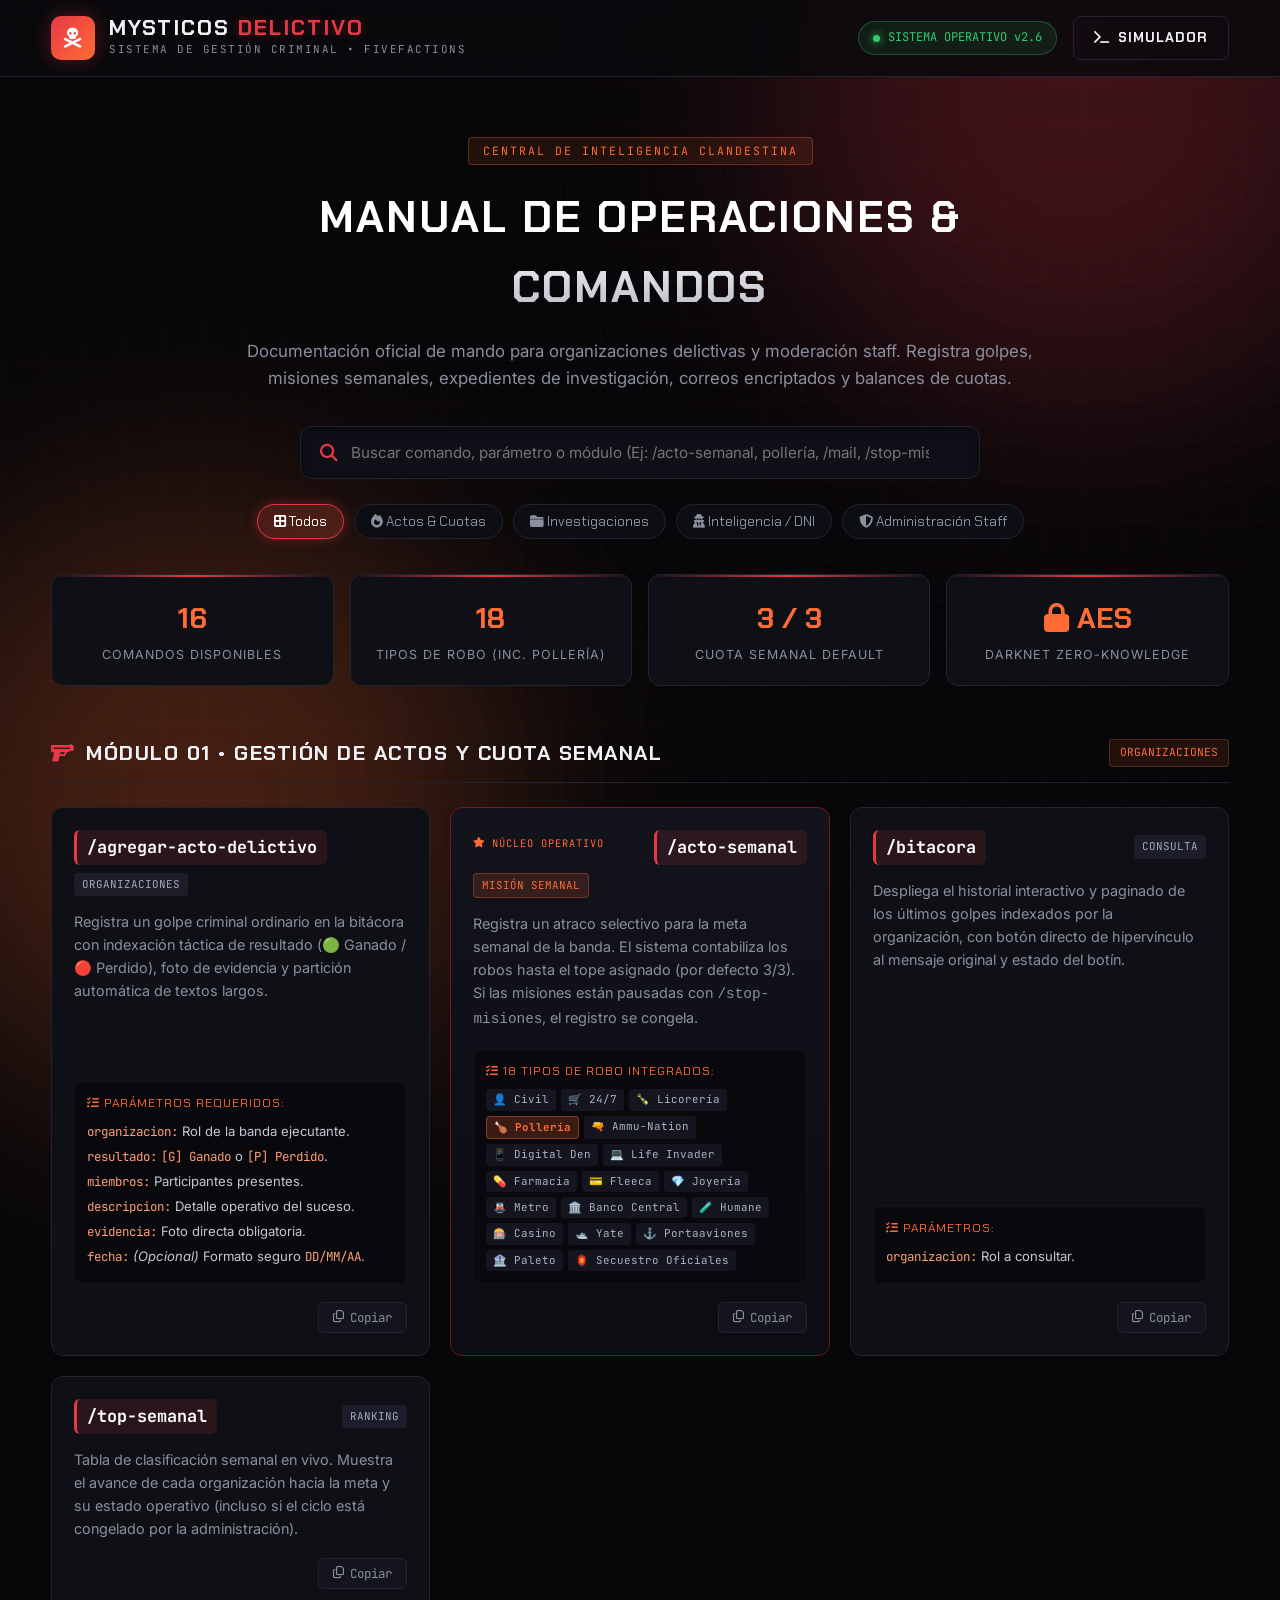
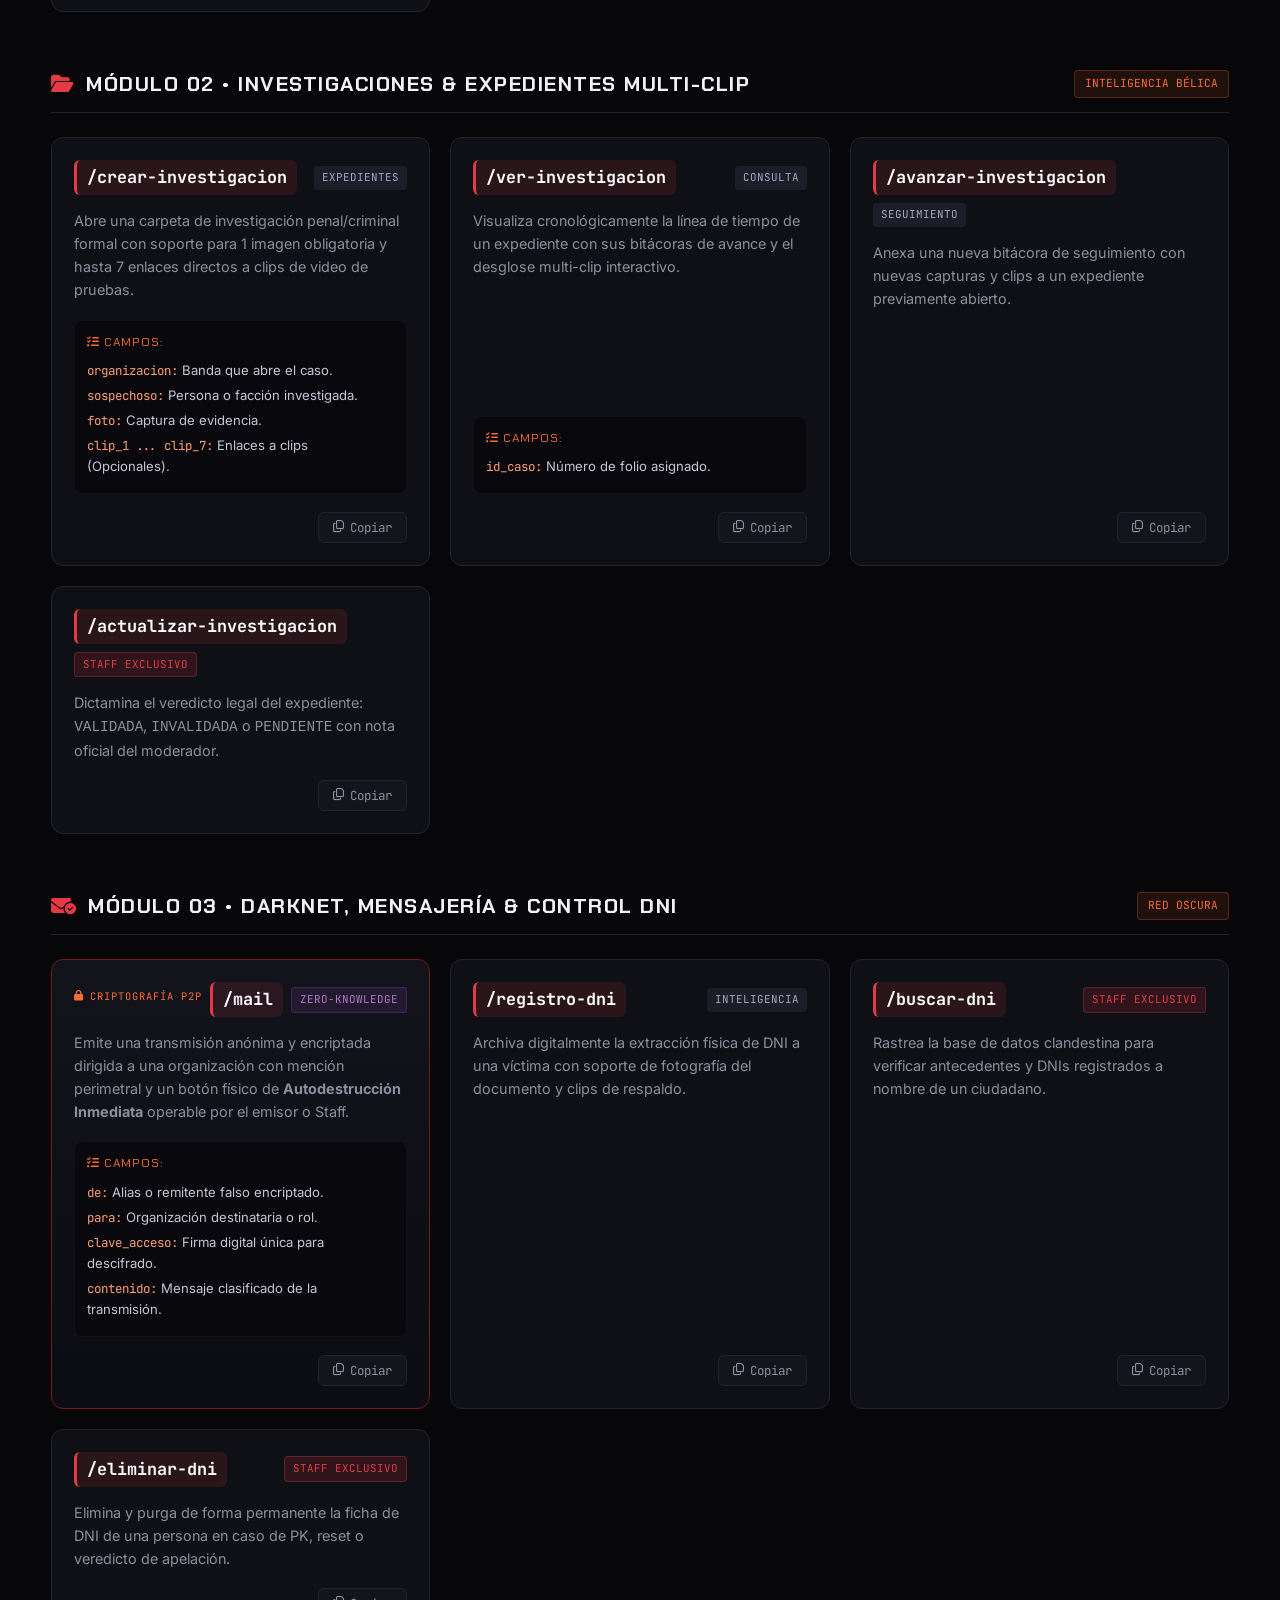
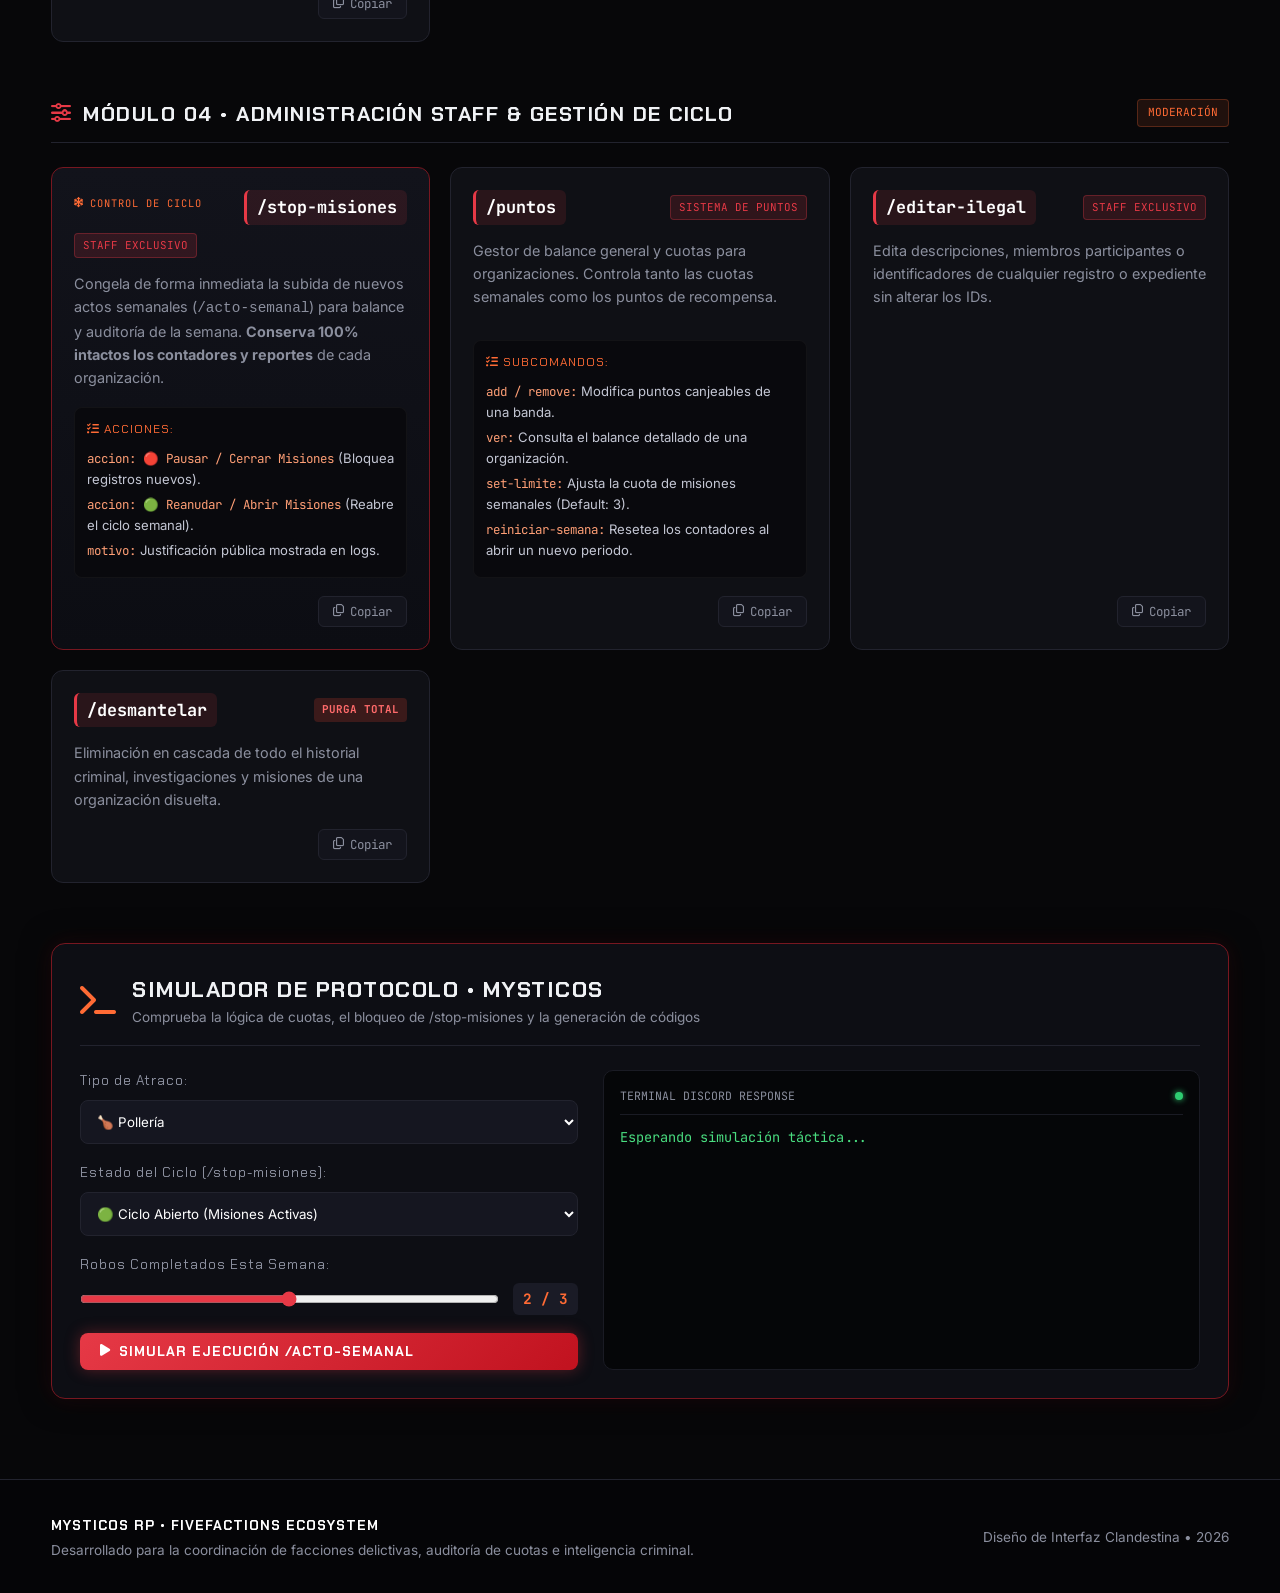
==== index.html @ 04ccd7f9 "upload sistema principal" ====
<!DOCTYPE html>
<html lang="es">
<head>
  <meta charset="UTF-8">
  <meta name="viewport" content="width=device-width, initial-scale=1.0">
  <title>MANUAL OPERATIVO • MYSTICOS DELICTIVO</title>
  <!-- Google Fonts & Font Awesome Icons -->
  <link rel="preconnect" href="https://fonts.googleapis.com">
  <link rel="preconnect" href="https://fonts.gstatic.com" crossorigin>
  <link href="https://fonts.googleapis.com/css2?family=Chakra+Petch:wght@400;600;700&family=JetBrains+Mono:wght@400;600&family=Inter:wght@300;400;600;700&display=swap" rel="stylesheet">
  <link rel="stylesheet" href="https://cdnjs.cloudflare.com/ajax/libs/font-awesome/6.5.1/css/all.min.css">
  <link rel="stylesheet" href="style.css">
</head>
<body>

  <!-- BACKGROUND GRID EFFECT -->
  <div class="cyber-grid"></div>
  <div class="glow-radial glow-top"></div>
  <div class="glow-radial glow-bottom"></div>

  <!-- HEADER -->
  <header class="main-header">
    <div class="header-inner">
      <div class="brand">
        <div class="brand-icon">
          <i class="fa-solid fa-skull-crossbones"></i>
        </div>
        <div class="brand-text">
          <h1>MYSTICOS <span>DELICTIVO</span></h1>
          <p>SISTEMA DE GESTIÓN CRIMINAL • FIVEFACTIONS</p>
        </div>
      </div>
      <div class="header-actions">
        <div class="badge-status online">
          <span class="dot"></span> SISTEMA OPERATIVO v2.6
        </div>
        <a href="#simulador" class="btn btn-outline"><i class="fa-solid fa-terminal"></i> SIMULADOR</a>
      </div>
    </div>
  </header>

  <!-- HERO SECTION -->
  <section class="hero-section">
    <div class="container hero-content">
      <div class="tag-crimen">CENTRAL DE INTELIGENCIA CLANDESTINA</div>
      <h2>MANUAL DE OPERACIONES & COMANDOS</h2>
      <p class="hero-desc">Documentación oficial de mando para organizaciones delictivas y moderación staff. Registra golpes, misiones semanales, expedientes de investigación, correos encriptados y balances de cuotas.</p>
      
      <!-- SEARCH BAR -->
      <div class="search-box">
        <i class="fa-solid fa-magnifying-glass search-icon"></i>
        <input type="text" id="searchInput" placeholder="Buscar comando, parámetro o módulo (Ej: /acto-semanal, pollería, /mail, /stop-misiones)...">
        <button id="clearSearch" class="btn-clear" title="Limpiar"><i class="fa-solid fa-xmark"></i></button>
      </div>

      <!-- FILTER PILLS -->
      <div class="filter-pills" id="filterPills">
        <button class="pill active" data-filter="all"><i class="fa-solid fa-border-all"></i> Todos</button>
        <button class="pill" data-filter="actos"><i class="fa-solid fa-fire"></i> Actos & Cuotas</button>
        <button class="pill" data-filter="investigaciones"><i class="fa-solid fa-folder-closed"></i> Investigaciones</button>
        <button class="pill" data-filter="inteligencia"><i class="fa-solid fa-user-secret"></i> Inteligencia / DNI</button>
        <button class="pill" data-filter="admin"><i class="fa-solid fa-shield-halved"></i> Administración Staff</button>
      </div>
    </div>
  </section>

  <!-- MAIN CONTENT CONTAINER -->
  <main class="container main-layout">
    
    <!-- STATS COUNTER -->
    <div class="stats-bar">
      <div class="stat-card">
        <div class="stat-num" id="cmdCount">14</div>
        <div class="stat-label">Comandos Disponibles</div>
      </div>
      <div class="stat-card">
        <div class="stat-num">18</div>
        <div class="stat-label">Tipos de Robo (Inc. Pollería)</div>
      </div>
      <div class="stat-card">
        <div class="stat-num">3 / 3</div>
        <div class="stat-label">Cuota Semanal Default</div>
      </div>
      <div class="stat-card">
        <div class="stat-num"><i class="fa-solid fa-lock"></i> AES</div>
        <div class="stat-label">Darknet Zero-Knowledge</div>
      </div>
    </div>

    <!-- MODULE 1: ACTOS DELICTIVOS -->
    <section class="module-group" data-module="actos">
      <div class="module-header">
        <div class="module-title">
          <i class="fa-solid fa-gun"></i>
          <h3>MÓDULO 01 • GESTIÓN DE ACTOS Y CUOTA SEMANAL</h3>
        </div>
        <span class="module-tag">ORGANIZACIONES</span>
      </div>

      <div class="commands-grid">

        <!-- COMANDO: /agregar-acto-delictivo -->
        <article class="cmd-card" data-keywords="agregar acto delictivo crimen resultado ganado perdido evidencia foto texto largo">
          <div class="cmd-head">
            <code class="cmd-name">/agregar-acto-delictivo</code>
            <span class="cmd-badge public">ORGANIZACIONES</span>
          </div>
          <p class="cmd-desc">Registra un golpe criminal ordinario en la bitácora con indexación táctica de resultado (🟢 Ganado / 🔴 Perdido), foto de evidencia y partición automática de textos largos.</p>
          <div class="cmd-params">
            <span class="param-title"><i class="fa-solid fa-list-check"></i> Parámetros Requeridos:</span>
            <ul>
              <li><code>organizacion:</code> Rol de la banda ejecutante.</li>
              <li><code>resultado:</code> <code>[G] Ganado</code> o <code>[P] Perdido</code>.</li>
              <li><code>miembros:</code> Participantes presentes.</li>
              <li><code>descripcion:</code> Detalle operativo del suceso.</li>
              <li><code>evidencia:</code> Foto directa obligatoria.</li>
              <li><code>fecha:</code> <em>(Opcional)</em> Formato seguro <code>DD/MM/AA</code>.</li>
            </ul>
          </div>
          <div class="cmd-foot">
            <button class="btn-copy" data-copy="/agregar-acto-delictivo"><i class="fa-regular fa-copy"></i> Copiar</button>
          </div>
        </article>

        <!-- COMANDO: /acto-semanal -->
        <article class="cmd-card featured" data-keywords="acto semanal mision robo 24/7 fleeca joyeria polleria cuota limite">
          <div class="cmd-head">
            <div class="cmd-featured-tag"><i class="fa-solid fa-star"></i> NÚCLEO OPERATIVO</div>
            <code class="cmd-name">/acto-semanal</code>
            <span class="cmd-badge cuota">MISIÓN SEMANAL</span>
          </div>
          <p class="cmd-desc">Registra un atraco selectivo para la meta semanal de la banda. El sistema contabiliza los robos hasta el tope asignado (por defecto 3/3). Si las misiones están pausadas con <code>/stop-misiones</code>, el registro se congela.</p>
          <div class="cmd-params">
            <span class="param-title"><i class="fa-solid fa-list-check"></i> 18 Tipos de Robo Integrados:</span>
            <div class="robos-tags">
              <span>👤 Civil</span><span>🛒 24/7</span><span>🍾 Licorería</span><span class="highlight">🍗 Pollería</span>
              <span>🔫 Ammu-Nation</span><span>📱 Digital Den</span><span>💻 Life Invader</span><span>💊 Farmacia</span>
              <span>💳 Fleeca</span><span>💎 Joyería</span><span>🚇 Metro</span><span>🏛️ Banco Central</span>
              <span>🧪 Humane</span><span>🎰 Casino</span><span>🛥️ Yate</span><span>⚓ Portaaviones</span>
              <span>🏦 Paleto</span><span>🏮 Secuestro Oficiales</span>
            </div>
          </div>
          <div class="cmd-foot">
            <button class="btn-copy" data-copy="/acto-semanal"><i class="fa-regular fa-copy"></i> Copiar</button>
          </div>
        </article>

        <!-- COMANDO: /bitacora -->
        <article class="cmd-card" data-keywords="bitacora historial actos lista paginacion enlace original mensaje">
          <div class="cmd-head">
            <code class="cmd-name">/bitacora</code>
            <span class="cmd-badge public">CONSULTA</span>
          </div>
          <p class="cmd-desc">Despliega el historial interactivo y paginado de los últimos golpes indexados por la organización, con botón directo de hipervínculo al mensaje original y estado del botín.</p>
          <div class="cmd-params">
            <span class="param-title"><i class="fa-solid fa-list-check"></i> Parámetros:</span>
            <ul>
              <li><code>organizacion:</code> Rol a consultar.</li>
            </ul>
          </div>
          <div class="cmd-foot">
            <button class="btn-copy" data-copy="/bitacora"><i class="fa-regular fa-copy"></i> Copiar</button>
          </div>
        </article>

        <!-- COMANDO: /top-semanal -->
        <article class="cmd-card" data-keywords="top semanal ranking clasificacion auditoria cuotas">
          <div class="cmd-head">
            <code class="cmd-name">/top-semanal</code>
            <span class="cmd-badge public">RANKING</span>
          </div>
          <p class="cmd-desc">Tabla de clasificación semanal en vivo. Muestra el avance de cada organización hacia la meta y su estado operativo (incluso si el ciclo está congelado por la administración).</p>
          <div class="cmd-foot">
            <button class="btn-copy" data-copy="/top-semanal"><i class="fa-regular fa-copy"></i> Copiar</button>
          </div>
        </article>

      </div>
    </section>

    <!-- MODULE 2: INVESTIGACIONES -->
    <section class="module-group" data-module="investigaciones">
      <div class="module-header">
        <div class="module-title">
          <i class="fa-solid fa-folder-open"></i>
          <h3>MÓDULO 02 • INVESTIGACIONES & EXPEDIENTES MULTI-CLIP</h3>
        </div>
        <span class="module-tag">INTELIGENCIA BÉLICA</span>
      </div>

      <div class="commands-grid">

        <article class="cmd-card" data-keywords="crear investigacion expediente carpeta caso multiclip pruebas videos">
          <div class="cmd-head">
            <code class="cmd-name">/crear-investigacion</code>
            <span class="cmd-badge public">EXPEDIENTES</span>
          </div>
          <p class="cmd-desc">Abre una carpeta de investigación penal/criminal formal con soporte para 1 imagen obligatoria y hasta 7 enlaces directos a clips de video de pruebas.</p>
          <div class="cmd-params">
            <span class="param-title"><i class="fa-solid fa-list-check"></i> Campos:</span>
            <ul>
              <li><code>organizacion:</code> Banda que abre el caso.</li>
              <li><code>sospechoso:</code> Persona o facción investigada.</li>
              <li><code>foto:</code> Captura de evidencia.</li>
              <li><code>clip_1 ... clip_7:</code> Enlaces a clips (Opcionales).</li>
            </ul>
          </div>
          <div class="cmd-foot">
            <button class="btn-copy" data-copy="/crear-investigacion"><i class="fa-regular fa-copy"></i> Copiar</button>
          </div>
        </article>

        <article class="cmd-card" data-keywords="ver investigacion consulta caso desglose clips">
          <div class="cmd-head">
            <code class="cmd-name">/ver-investigacion</code>
            <span class="cmd-badge public">CONSULTA</span>
          </div>
          <p class="cmd-desc">Visualiza cronológicamente la línea de tiempo de un expediente con sus bitácoras de avance y el desglose multi-clip interactivo.</p>
          <div class="cmd-params">
            <span class="param-title"><i class="fa-solid fa-list-check"></i> Campos:</span>
            <ul>
              <li><code>id_caso:</code> Número de folio asignado.</li>
            </ul>
          </div>
          <div class="cmd-foot">
            <button class="btn-copy" data-copy="/ver-investigacion"><i class="fa-regular fa-copy"></i> Copiar</button>
          </div>
        </article>

        <article class="cmd-card" data-keywords="avanzar investigacion bitacora seguimiento pruebas">
          <div class="cmd-head">
            <code class="cmd-name">/avanzar-investigacion</code>
            <span class="cmd-badge public">SEGUIMIENTO</span>
          </div>
          <p class="cmd-desc">Anexa una nueva bitácora de seguimiento con nuevas capturas y clips a un expediente previamente abierto.</p>
          <div class="cmd-foot">
            <button class="btn-copy" data-copy="/avanzar-investigacion"><i class="fa-regular fa-copy"></i> Copiar</button>
          </div>
        </article>

        <article class="cmd-card" data-keywords="actualizar investigacion validar invalidar pendiente staff">
          <div class="cmd-head">
            <code class="cmd-name">/actualizar-investigacion</code>
            <span class="cmd-badge staff">STAFF EXCLUSIVO</span>
          </div>
          <p class="cmd-desc">Dictamina el veredicto legal del expediente: <code>VALIDADA</code>, <code>INVALIDADA</code> o <code>PENDIENTE</code> con nota oficial del moderador.</p>
          <div class="cmd-foot">
            <button class="btn-copy" data-copy="/actualizar-investigacion"><i class="fa-regular fa-copy"></i> Copiar</button>
          </div>
        </article>

      </div>
    </section>

    <!-- MODULE 3: INTELIGENCIA & DARKNET -->
    <section class="module-group" data-module="inteligencia">
      <div class="module-header">
        <div class="module-title">
          <i class="fa-solid fa-envelope-circle-check"></i>
          <h3>MÓDULO 03 • DARKNET, MENSAJERÍA & CONTROL DNI</h3>
        </div>
        <span class="module-tag">RED OSCURA</span>
      </div>

      <div class="commands-grid">

        <article class="cmd-card featured" data-keywords="mail correo encriptado darknet autodestruccion purga boton anonimo">
          <div class="cmd-head">
            <div class="cmd-featured-tag"><i class="fa-solid fa-lock"></i> CRIPTOGRAFÍA P2P</div>
            <code class="cmd-name">/mail</code>
            <span class="cmd-badge darknet">ZERO-KNOWLEDGE</span>
          </div>
          <p class="cmd-desc">Emite una transmisión anónima y encriptada dirigida a una organización con mención perimetral y un botón físico de <strong>Autodestrucción Inmediata</strong> operable por el emisor o Staff.</p>
          <div class="cmd-params">
            <span class="param-title"><i class="fa-solid fa-list-check"></i> Campos:</span>
            <ul>
              <li><code>de:</code> Alias o remitente falso encriptado.</li>
              <li><code>para:</code> Organización destinataria o rol.</li>
              <li><code>clave_acceso:</code> Firma digital única para descifrado.</li>
              <li><code>contenido:</code> Mensaje clasificado de la transmisión.</li>
            </ul>
          </div>
          <div class="cmd-foot">
            <button class="btn-copy" data-copy="/mail"><i class="fa-regular fa-copy"></i> Copiar</button>
          </div>
        </article>

        <article class="cmd-card" data-keywords="registro dni extraer ciudadano documento id foto">
          <div class="cmd-head">
            <code class="cmd-name">/registro-dni</code>
            <span class="cmd-badge public">INTELIGENCIA</span>
          </div>
          <p class="cmd-desc">Archiva digitalmente la extracción física de DNI a una víctima con soporte de fotografía del documento y clips de respaldo.</p>
          <div class="cmd-foot">
            <button class="btn-copy" data-copy="/registro-dni"><i class="fa-regular fa-copy"></i> Copiar</button>
          </div>
        </article>

        <article class="cmd-card" data-keywords="buscar dni rastrear ciudadano base datos staff">
          <div class="cmd-head">
            <code class="cmd-name">/buscar-dni</code>
            <span class="cmd-badge staff">STAFF EXCLUSIVO</span>
          </div>
          <p class="cmd-desc">Rastrea la base de datos clandestina para verificar antecedentes y DNIs registrados a nombre de un ciudadano.</p>
          <div class="cmd-foot">
            <button class="btn-copy" data-copy="/buscar-dni"><i class="fa-regular fa-copy"></i> Copiar</button>
          </div>
        </article>

        <article class="cmd-card" data-keywords="eliminar dni purgar borrar expediente staff">
          <div class="cmd-head">
            <code class="cmd-name">/eliminar-dni</code>
            <span class="cmd-badge staff">STAFF EXCLUSIVO</span>
          </div>
          <p class="cmd-desc">Elimina y purga de forma permanente la ficha de DNI de una persona en caso de PK, reset o veredicto de apelación.</p>
          <div class="cmd-foot">
            <button class="btn-copy" data-copy="/eliminar-dni"><i class="fa-regular fa-copy"></i> Copiar</button>
          </div>
        </article>

      </div>
    </section>

    <!-- MODULE 4: ADMINISTRACIÓN STAFF -->
    <section class="module-group" data-module="admin">
      <div class="module-header">
        <div class="module-title">
          <i class="fa-solid fa-sliders"></i>
          <h3>MÓDULO 04 • ADMINISTRACIÓN STAFF & GESTIÓN DE CICLO</h3>
        </div>
        <span class="module-tag">MODERACIÓN</span>
      </div>

      <div class="commands-grid">

        <article class="cmd-card featured" data-keywords="stop misiones pausar congelar cerrar ciclo cuota reanudar staff">
          <div class="cmd-head">
            <div class="cmd-featured-tag"><i class="fa-solid fa-snowflake"></i> CONTROL DE CICLO</div>
            <code class="cmd-name">/stop-misiones</code>
            <span class="cmd-badge staff">STAFF EXCLUSIVO</span>
          </div>
          <p class="cmd-desc">Congela de forma inmediata la subida de nuevos actos semanales (<code>/acto-semanal</code>) para balance y auditoría de la semana. <strong>Conserva 100% intactos los contadores y reportes</strong> de cada organización.</p>
          <div class="cmd-params">
            <span class="param-title"><i class="fa-solid fa-list-check"></i> Acciones:</span>
            <ul>
              <li><code>accion: 🔴 Pausar / Cerrar Misiones</code> (Bloquea registros nuevos).</li>
              <li><code>accion: 🟢 Reanudar / Abrir Misiones</code> (Reabre el ciclo semanal).</li>
              <li><code>motivo:</code> Justificación pública mostrada en logs.</li>
            </ul>
          </div>
          <div class="cmd-foot">
            <button class="btn-copy" data-copy="/stop-misiones"><i class="fa-regular fa-copy"></i> Copiar</button>
          </div>
        </article>

        <article class="cmd-card" data-keywords="puntos add remove ver set limite reiniciar semana admin">
          <div class="cmd-head">
            <code class="cmd-name">/puntos</code>
            <span class="cmd-badge staff">SISTEMA DE PUNTOS</span>
          </div>
          <p class="cmd-desc">Gestor de balance general y cuotas para organizaciones. Controla tanto las cuotas semanales como los puntos de recompensa.</p>
          <div class="cmd-params">
            <span class="param-title"><i class="fa-solid fa-list-check"></i> Subcomandos:</span>
            <ul>
              <li><code>add / remove:</code> Modifica puntos canjeables de una banda.</li>
              <li><code>ver:</code> Consulta el balance detallado de una organización.</li>
              <li><code>set-limite:</code> Ajusta la cuota de misiones semanales (Default: 3).</li>
              <li><code>reiniciar-semana:</code> Resetea los contadores al abrir un nuevo periodo.</li>
            </ul>
          </div>
          <div class="cmd-foot">
            <button class="btn-copy" data-copy="/puntos"><i class="fa-regular fa-copy"></i> Copiar</button>
          </div>
        </article>

        <article class="cmd-card" data-keywords="editar ilegal corregir descripcion minuta miembros staff">
          <div class="cmd-head">
            <code class="cmd-name">/editar-ilegal</code>
            <span class="cmd-badge staff">STAFF EXCLUSIVO</span>
          </div>
          <p class="cmd-desc">Edita descripciones, miembros participantes o identificadores de cualquier registro o expediente sin alterar los IDs.</p>
          <div class="cmd-foot">
            <button class="btn-copy" data-copy="/editar-ilegal"><i class="fa-regular fa-copy"></i> Copiar</button>
          </div>
        </article>

        <article class="cmd-card" data-keywords="desmantelar purga total organizacion disolver staff">
          <div class="cmd-head">
            <code class="cmd-name">/desmantelar</code>
            <span class="cmd-badge danger">PURGA TOTAL</span>
          </div>
          <p class="cmd-desc">Eliminación en cascada de todo el historial criminal, investigaciones y misiones de una organización disuelta.</p>
          <div class="cmd-foot">
            <button class="btn-copy" data-copy="/desmantelar"><i class="fa-regular fa-copy"></i> Copiar</button>
          </div>
        </article>

      </div>
    </section>

    <!-- SIMULATOR INTERACTIVE SECTION -->
    <section class="simulator-section" id="simulador">
      <div class="simulator-card">
        <div class="sim-header">
          <i class="fa-solid fa-terminal"></i>
          <div>
            <h3>SIMULADOR DE PROTOCOLO • MYSTICOS</h3>
            <p>Comprueba la lógica de cuotas, el bloqueo de /stop-misiones y la generación de códigos</p>
          </div>
        </div>

        <div class="sim-body">
          <div class="sim-controls">
            <div class="control-group">
              <label for="simRobo">Tipo de Atraco:</label>
              <select id="simRobo">
                <option value="🍗 Pollería">🍗 Pollería</option>
                <option value="🛒 24/7">🛒 Supermercado 24/7</option>
                <option value="💎 Joyería">💎 Joyería Vangelico</option>
                <option value="💳 Fleeca">💳 Banco Fleeca</option>
                <option value="🏛️ Banco Central">🏛️ Banco Central</option>
                <option value="🎰 Casino">🎰 Diamond Casino</option>
              </select>
            </div>

            <div class="control-group">
              <label for="simEstadoCiclo">Estado del Ciclo (/stop-misiones):</label>
              <select id="simEstadoCiclo">
                <option value="activo">🟢 Ciclo Abierto (Misiones Activas)</option>
                <option value="pausado">🔴 Ciclo Pausado (/stop-misiones ON)</option>
              </select>
            </div>

            <div class="control-group">
              <label for="simProgreso">Robos Completados Esta Semana:</label>
              <div class="range-wrap">
                <input type="range" id="simProgreso" min="0" max="4" value="2">
                <span id="progresoVal" class="badge-num">2 / 3</span>
              </div>
            </div>

            <button id="btnSimular" class="btn btn-crimson"><i class="fa-solid fa-play"></i> Simular Ejecución /acto-semanal</button>
          </div>

          <div class="sim-output">
            <div class="output-header">
              <span>TERMINAL DISCORD RESPONSE</span>
              <span class="status-indicator"></span>
            </div>
            <pre id="terminalOutput">Esperando simulación táctica...</pre>
          </div>
        </div>
      </div>
    </section>

  </main>

  <!-- FOOTER -->
  <footer class="main-footer">
    <div class="container footer-content">
      <div class="footer-left">
        <h4>MYSTICOS RP • FIVEFACTIONS ECOSYSTEM</h4>
        <p>Desarrollado para la coordinación de facciones delictivas, auditoría de cuotas e inteligencia criminal.</p>
      </div>
      <div class="footer-right">
        <span>Diseño de Interfaz Clandestina • 2026</span>
      </div>
    </div>
  </footer>

  <!-- TOAST NOTIFICATION -->
  <div id="toast" class="toast">
    <i class="fa-solid fa-check"></i> <span id="toastMsg">Comando copiado</span>
  </div>

  <script src="script.js"></script>
</body>
</html>
---- style.css ----
/* ==========================================================
   MYSTICOS DELICTIVO • DARK CRIMINAL CYBERNETIC THEME
   Colores: Negro Profundo (#070709), Carmesí (#e63946), Naranja (#ff6b35)
   ========================================================== */

:root {
  --bg-deep: #070709;
  --bg-card: #0f1015;
  --bg-card-hover: #161720;
  --border-dim: #22232e;
  --border-crimson: #771720;
  --crimson: #e63946;
  --crimson-glow: rgba(230, 57, 70, 0.35);
  --orange: #ff6b35;
  --orange-glow: rgba(255, 107, 53, 0.3);
  --text-primary: #f0f2f5;
  --text-muted: #8b8f9e;
  --text-code: #ff9f76;
  --green: #2ecc71;
  --font-heading: 'Chakra Petch', sans-serif;
  --font-mono: 'JetBrains Mono', monospace;
  --font-sans: 'Inter', sans-serif;
}

* {
  margin: 0;
  padding: 0;
  box-sizing: border-box;
}

body {
  background-color: var(--bg-deep);
  color: var(--text-primary);
  font-family: var(--font-sans);
  line-height: 1.6;
  min-height: 100vh;
  position: relative;
  overflow-x: hidden;
}

/* BACKGROUND EFFECTS */
.cyber-grid {
  position: fixed;
  top: 0;
  left: 0;
  width: 100%;
  height: 100%;
  background-image: 
    linear-gradient(rgba(230, 57, 70, 0.04) 1px, transparent 1px),
    linear-gradient(90deg, rgba(230, 57, 70, 0.04) 1px, transparent 1px);
  background-size: 40px 40px;
  pointer-events: none;
  z-index: 0;
}

.glow-radial {
  position: fixed;
  width: 600px;
  height: 600px;
  border-radius: 50%;
  filter: blur(120px);
  pointer-events: none;
  z-index: 0;
  opacity: 0.25;
}
.glow-top {
  top: -200px;
  right: -100px;
  background: var(--crimson);
}
.glow-bottom {
  bottom: -200px;
  left: -100px;
  background: var(--orange);
}

.container {
  width: 92%;
  max-width: 1200px;
  margin: 0 auto;
  position: relative;
  z-index: 1;
}

/* HEADER */
.main-header {
  border-bottom: 1px solid var(--border-dim);
  background: rgba(10, 10, 14, 0.85);
  backdrop-filter: blur(12px);
  position: sticky;
  top: 0;
  z-index: 100;
}

.header-inner {
  display: flex;
  justify-content: space-between;
  align-items: center;
  padding: 16px 4%;
  max-width: 1300px;
  margin: 0 auto;
}

.brand {
  display: flex;
  align-items: center;
  gap: 14px;
}

.brand-icon {
  width: 44px;
  height: 44px;
  background: linear-gradient(135deg, var(--crimson), var(--orange));
  border-radius: 10px;
  display: flex;
  align-items: center;
  justify-content: center;
  font-size: 20px;
  color: #fff;
  box-shadow: 0 0 20px var(--crimson-glow);
}

.brand-text h1 {
  font-family: var(--font-heading);
  font-size: 1.35rem;
  letter-spacing: 2px;
  line-height: 1.1;
}

.brand-text h1 span {
  color: var(--crimson);
  text-shadow: 0 0 10px var(--crimson-glow);
}

.brand-text p {
  font-size: 0.68rem;
  letter-spacing: 1.5px;
  color: var(--text-muted);
  font-family: var(--font-mono);
}

.header-actions {
  display: flex;
  align-items: center;
  gap: 16px;
}

.badge-status {
  font-family: var(--font-mono);
  font-size: 0.75rem;
  padding: 6px 14px;
  border-radius: 30px;
  background: rgba(46, 204, 113, 0.1);
  color: var(--green);
  border: 1px solid rgba(46, 204, 113, 0.3);
  display: flex;
  align-items: center;
  gap: 8px;
}

.badge-status .dot {
  width: 7px;
  height: 7px;
  border-radius: 50%;
  background: var(--green);
  box-shadow: 0 0 8px var(--green);
  animation: pulse 2s infinite;
}

@keyframes pulse {
  0%, 100% { opacity: 1; transform: scale(1); }
  50% { opacity: 0.4; transform: scale(0.85); }
}

/* BUTTONS */
.btn {
  font-family: var(--font-heading);
  text-transform: uppercase;
  letter-spacing: 1px;
  font-size: 0.85rem;
  font-weight: 700;
  padding: 10px 20px;
  border-radius: 8px;
  cursor: pointer;
  transition: all 0.25s ease;
  display: inline-flex;
  align-items: center;
  gap: 8px;
  text-decoration: none;
}

.btn-outline {
  background: transparent;
  color: var(--text-primary);
  border: 1px solid var(--border-dim);
}

.btn-outline:hover {
  border-color: var(--crimson);
  color: var(--crimson);
  box-shadow: 0 0 15px var(--crimson-glow);
}

.btn-crimson {
  background: linear-gradient(135deg, var(--crimson), #c1121f);
  color: #fff;
  border: none;
  box-shadow: 0 0 15px var(--crimson-glow);
}

.btn-crimson:hover {
  background: linear-gradient(135deg, #ff4d5a, var(--crimson));
  transform: translateY(-2px);
  box-shadow: 0 4px 20px var(--crimson-glow);
}

/* HERO SECTION */
.hero-section {
  padding: 60px 0 35px;
  text-align: center;
}

.hero-content {
  max-width: 820px;
}

.tag-crimen {
  display: inline-block;
  font-family: var(--font-mono);
  font-size: 0.72rem;
  letter-spacing: 2px;
  color: var(--orange);
  background: rgba(255, 107, 53, 0.1);
  border: 1px solid rgba(255, 107, 53, 0.3);
  padding: 4px 14px;
  border-radius: 4px;
  margin-bottom: 18px;
}

.hero-section h2 {
  font-family: var(--font-heading);
  font-size: 2.7rem;
  font-weight: 700;
  letter-spacing: 2px;
  margin-bottom: 16px;
  background: linear-gradient(180deg, #ffffff 40%, #b0b4c0 100%);
  -webkit-background-clip: text;
  -webkit-text-fill-color: transparent;
}

.hero-desc {
  color: var(--text-muted);
  font-size: 1.05rem;
  margin-bottom: 35px;
}

/* SEARCH BOX */
.search-box {
  position: relative;
  max-width: 680px;
  margin: 0 auto 25px;
}

.search-box .search-icon {
  position: absolute;
  left: 20px;
  top: 50%;
  transform: translateY(-50%);
  color: var(--crimson);
  font-size: 1.1rem;
}

.search-box input {
  width: 100%;
  padding: 16px 50px 16px 50px;
  background: #0f1017;
  border: 1px solid var(--border-dim);
  border-radius: 12px;
  color: var(--text-primary);
  font-size: 0.95rem;
  font-family: var(--font-sans);
  outline: none;
  transition: all 0.3s ease;
  box-shadow: inset 0 2px 6px rgba(0, 0, 0, 0.5);
}

.search-box input:focus {
  border-color: var(--crimson);
  box-shadow: 0 0 20px var(--crimson-glow);
}

.btn-clear {
  position: absolute;
  right: 18px;
  top: 50%;
  transform: translateY(-50%);
  background: transparent;
  border: none;
  color: var(--text-muted);
  cursor: pointer;
  display: none;
}
.btn-clear:hover { color: var(--crimson); }

/* FILTER PILLS */
.filter-pills {
  display: flex;
  justify-content: center;
  flex-wrap: wrap;
  gap: 10px;
}

.pill {
  background: #0d0e14;
  border: 1px solid var(--border-dim);
  color: var(--text-muted);
  font-family: var(--font-heading);
  font-size: 0.85rem;
  padding: 8px 16px;
  border-radius: 20px;
  cursor: pointer;
  transition: all 0.25s ease;
}

.pill:hover {
  color: var(--text-primary);
  border-color: var(--orange);
}

.pill.active {
  background: linear-gradient(135deg, rgba(230, 57, 70, 0.2), rgba(255, 107, 53, 0.2));
  border-color: var(--crimson);
  color: #fff;
  box-shadow: 0 0 12px var(--crimson-glow);
}

/* STATS BAR */
.stats-bar {
  display: grid;
  grid-template-columns: repeat(auto-fit, minmax(220px, 1fr));
  gap: 16px;
  margin-bottom: 50px;
}

.stat-card {
  background: var(--bg-card);
  border: 1px solid var(--border-dim);
  border-radius: 12px;
  padding: 20px;
  text-align: center;
  position: relative;
  overflow: hidden;
}

.stat-card::after {
  content: '';
  position: absolute;
  top: 0;
  left: 0;
  width: 100%;
  height: 2px;
  background: linear-gradient(90deg, transparent, var(--crimson), transparent);
}

.stat-num {
  font-family: var(--font-heading);
  font-size: 1.8rem;
  font-weight: 700;
  color: var(--orange);
  margin-bottom: 4px;
}

.stat-label {
  font-size: 0.78rem;
  color: var(--text-muted);
  text-transform: uppercase;
  letter-spacing: 1px;
}

/* MODULE GROUPS */
.module-group {
  margin-bottom: 55px;
}

.module-header {
  display: flex;
  justify-content: space-between;
  align-items: center;
  border-bottom: 1px solid var(--border-dim);
  padding-bottom: 12px;
  margin-bottom: 24px;
}

.module-title {
  display: flex;
  align-items: center;
  gap: 12px;
}

.module-title i {
  color: var(--crimson);
  font-size: 1.25rem;
}

.module-title h3 {
  font-family: var(--font-heading);
  font-size: 1.3rem;
  letter-spacing: 1.5px;
}

.module-tag {
  font-family: var(--font-mono);
  font-size: 0.7rem;
  color: var(--orange);
  background: rgba(255, 107, 53, 0.1);
  padding: 4px 10px;
  border-radius: 4px;
  border: 1px solid rgba(255, 107, 53, 0.25);
}

/* COMMANDS GRID */
.commands-grid {
  display: grid;
  grid-template-columns: repeat(auto-fill, minmax(360px, 1fr));
  gap: 20px;
}

.cmd-card {
  background: var(--bg-card);
  border: 1px solid var(--border-dim);
  border-radius: 12px;
  padding: 22px;
  display: flex;
  flex-direction: column;
  transition: all 0.3s ease;
  position: relative;
}

.cmd-card:hover {
  border-color: var(--border-crimson);
  transform: translateY(-3px);
  box-shadow: 0 6px 20px rgba(0, 0, 0, 0.6), 0 0 15px rgba(230, 57, 70, 0.15);
}

.cmd-card.featured {
  border-color: var(--border-crimson);
  background: linear-gradient(180deg, #12131b 0%, #0c0d13 100%);
}

.cmd-featured-tag {
  font-family: var(--font-mono);
  font-size: 0.65rem;
  color: var(--orange);
  letter-spacing: 1px;
  margin-bottom: 8px;
  display: flex;
  align-items: center;
  gap: 6px;
}

.cmd-head {
  display: flex;
  justify-content: space-between;
  align-items: center;
  margin-bottom: 14px;
  flex-wrap: wrap;
  gap: 8px;
}

.cmd-name {
  font-family: var(--font-mono);
  font-size: 1.05rem;
  font-weight: 700;
  color: #fff;
  background: rgba(230, 57, 70, 0.12);
  padding: 4px 10px;
  border-radius: 6px;
  border-left: 3px solid var(--crimson);
}

.cmd-badge {
  font-family: var(--font-mono);
  font-size: 0.68rem;
  padding: 3px 8px;
  border-radius: 4px;
  text-transform: uppercase;
}

.cmd-badge.public { background: #1c1d29; color: #a5a9c0; }
.cmd-badge.cuota { background: rgba(255, 107, 53, 0.15); color: var(--orange); border: 1px solid rgba(255, 107, 53, 0.3); }
.cmd-badge.staff { background: rgba(230, 57, 70, 0.15); color: var(--crimson); border: 1px solid rgba(230, 57, 70, 0.3); }
.cmd-badge.darknet { background: rgba(142, 68, 173, 0.15); color: #af7ac5; border: 1px solid rgba(142, 68, 173, 0.3); }
.cmd-badge.danger { background: rgba(192, 57, 43, 0.25); color: #ff6b6b; font-weight: 700; }

.cmd-desc {
  color: var(--text-muted);
  font-size: 0.9rem;
  margin-bottom: 18px;
  flex-grow: 1;
}

.cmd-params {
  background: #09090d;
  border: 1px solid rgba(255, 255, 255, 0.04);
  border-radius: 8px;
  padding: 12px;
  margin-bottom: 18px;
  font-size: 0.82rem;
}

.param-title {
  display: block;
  font-family: var(--font-heading);
  font-size: 0.75rem;
  text-transform: uppercase;
  color: var(--orange);
  margin-bottom: 8px;
  letter-spacing: 1px;
}

.cmd-params ul {
  list-style: none;
}

.cmd-params ul li {
  color: #c4c7d4;
  margin-bottom: 4px;
}

.cmd-params ul li code {
  color: var(--text-code);
  font-family: var(--font-mono);
  font-size: 0.78rem;
}

/* ROBOS TAGS */
.robos-tags {
  display: flex;
  flex-wrap: wrap;
  gap: 5px;
}

.robos-tags span {
  font-family: var(--font-mono);
  font-size: 0.68rem;
  background: #14151e;
  padding: 2px 7px;
  border-radius: 4px;
  color: #adb1c7;
}

.robos-tags span.highlight {
  background: rgba(255, 107, 53, 0.2);
  color: var(--orange);
  border: 1px solid rgba(255, 107, 53, 0.4);
  font-weight: 700;
}

.cmd-foot {
  display: flex;
  justify-content: flex-end;
}

.btn-copy {
  background: #13141c;
  border: 1px solid var(--border-dim);
  color: var(--text-muted);
  font-family: var(--font-mono);
  font-size: 0.78rem;
  padding: 6px 14px;
  border-radius: 6px;
  cursor: pointer;
  transition: all 0.2s ease;
  display: flex;
  align-items: center;
  gap: 6px;
}

.btn-copy:hover {
  background: var(--crimson);
  border-color: var(--crimson);
  color: #fff;
  box-shadow: 0 0 10px var(--crimson-glow);
}

/* SIMULATOR */
.simulator-section {
  margin: 60px 0 80px;
}

.simulator-card {
  background: #0d0e14;
  border: 1px solid var(--border-crimson);
  border-radius: 14px;
  padding: 28px;
  box-shadow: 0 0 30px rgba(0, 0, 0, 0.8), 0 0 20px rgba(230, 57, 70, 0.15);
}

.sim-header {
  display: flex;
  align-items: center;
  gap: 16px;
  border-bottom: 1px solid var(--border-dim);
  padding-bottom: 16px;
  margin-bottom: 24px;
}

.sim-header i {
  font-size: 2rem;
  color: var(--orange);
}

.sim-header h3 {
  font-family: var(--font-heading);
  font-size: 1.4rem;
  letter-spacing: 1.5px;
}

.sim-header p {
  color: var(--text-muted);
  font-size: 0.85rem;
}

.sim-body {
  display: grid;
  grid-template-columns: 1fr 1.2fr;
  gap: 25px;
}

.sim-controls {
  display: flex;
  flex-direction: column;
  gap: 18px;
}

.control-group label {
  display: block;
  font-family: var(--font-heading);
  font-size: 0.85rem;
  color: var(--text-muted);
  margin-bottom: 8px;
  letter-spacing: 1px;
}

.control-group select {
  width: 100%;
  background: #151620;
  border: 1px solid var(--border-dim);
  color: #fff;
  padding: 12px;
  border-radius: 8px;
  font-family: var(--font-sans);
  outline: none;
}

.range-wrap {
  display: flex;
  align-items: center;
  gap: 14px;
}

.range-wrap input[type="range"] {
  flex-grow: 1;
  accent-color: var(--crimson);
}

.badge-num {
  font-family: var(--font-mono);
  font-size: 0.9rem;
  font-weight: 700;
  background: #1a1b26;
  padding: 4px 10px;
  border-radius: 6px;
  color: var(--orange);
}

.sim-output {
  background: #050608;
  border: 1px solid #1a1b24;
  border-radius: 10px;
  padding: 16px;
  display: flex;
  flex-direction: column;
}

.output-header {
  display: flex;
  justify-content: space-between;
  align-items: center;
  font-family: var(--font-mono);
  font-size: 0.72rem;
  color: var(--text-muted);
  border-bottom: 1px solid #1a1b24;
  padding-bottom: 8px;
  margin-bottom: 12px;
}

.status-indicator {
  width: 8px;
  height: 8px;
  border-radius: 50%;
  background: var(--green);
  box-shadow: 0 0 6px var(--green);
}

.sim-output pre {
  font-family: var(--font-mono);
  font-size: 0.85rem;
  color: #4ade80;
  white-space: pre-wrap;
  word-break: break-word;
  line-height: 1.5;
  flex-grow: 1;
}

/* FOOTER */
.main-footer {
  border-top: 1px solid var(--border-dim);
  background: #050507;
  padding: 35px 0;
  font-size: 0.85rem;
  color: var(--text-muted);
}

.footer-content {
  display: flex;
  justify-content: space-between;
  align-items: center;
  flex-wrap: wrap;
  gap: 15px;
}

.footer-left h4 {
  font-family: var(--font-heading);
  color: #fff;
  letter-spacing: 1px;
  margin-bottom: 4px;
}

/* TOAST */
.toast {
  position: fixed;
  bottom: 25px;
  right: 25px;
  background: #14151f;
  color: #fff;
  border: 1px solid var(--crimson);
  box-shadow: 0 0 20px var(--crimson-glow);
  padding: 12px 20px;
  border-radius: 8px;
  font-family: var(--font-mono);
  font-size: 0.85rem;
  display: flex;
  align-items: center;
  gap: 10px;
  transform: translateY(100px);
  opacity: 0;
  transition: all 0.3s ease;
  z-index: 999;
}

.toast.show {
  transform: translateY(0);
  opacity: 1;
}

/* RESPONSIVE */
@media (max-width: 900px) {
  .sim-body { grid-template-columns: 1fr; }
  .hero-section h2 { font-size: 2.1rem; }
  .commands-grid { grid-template-columns: 1fr; }
}

@media (max-width: 600px) {
  .header-actions .badge-status { display: none; }
  .brand-text h1 { font-size: 1.1rem; }
  .hero-section h2 { font-size: 1.7rem; }
}
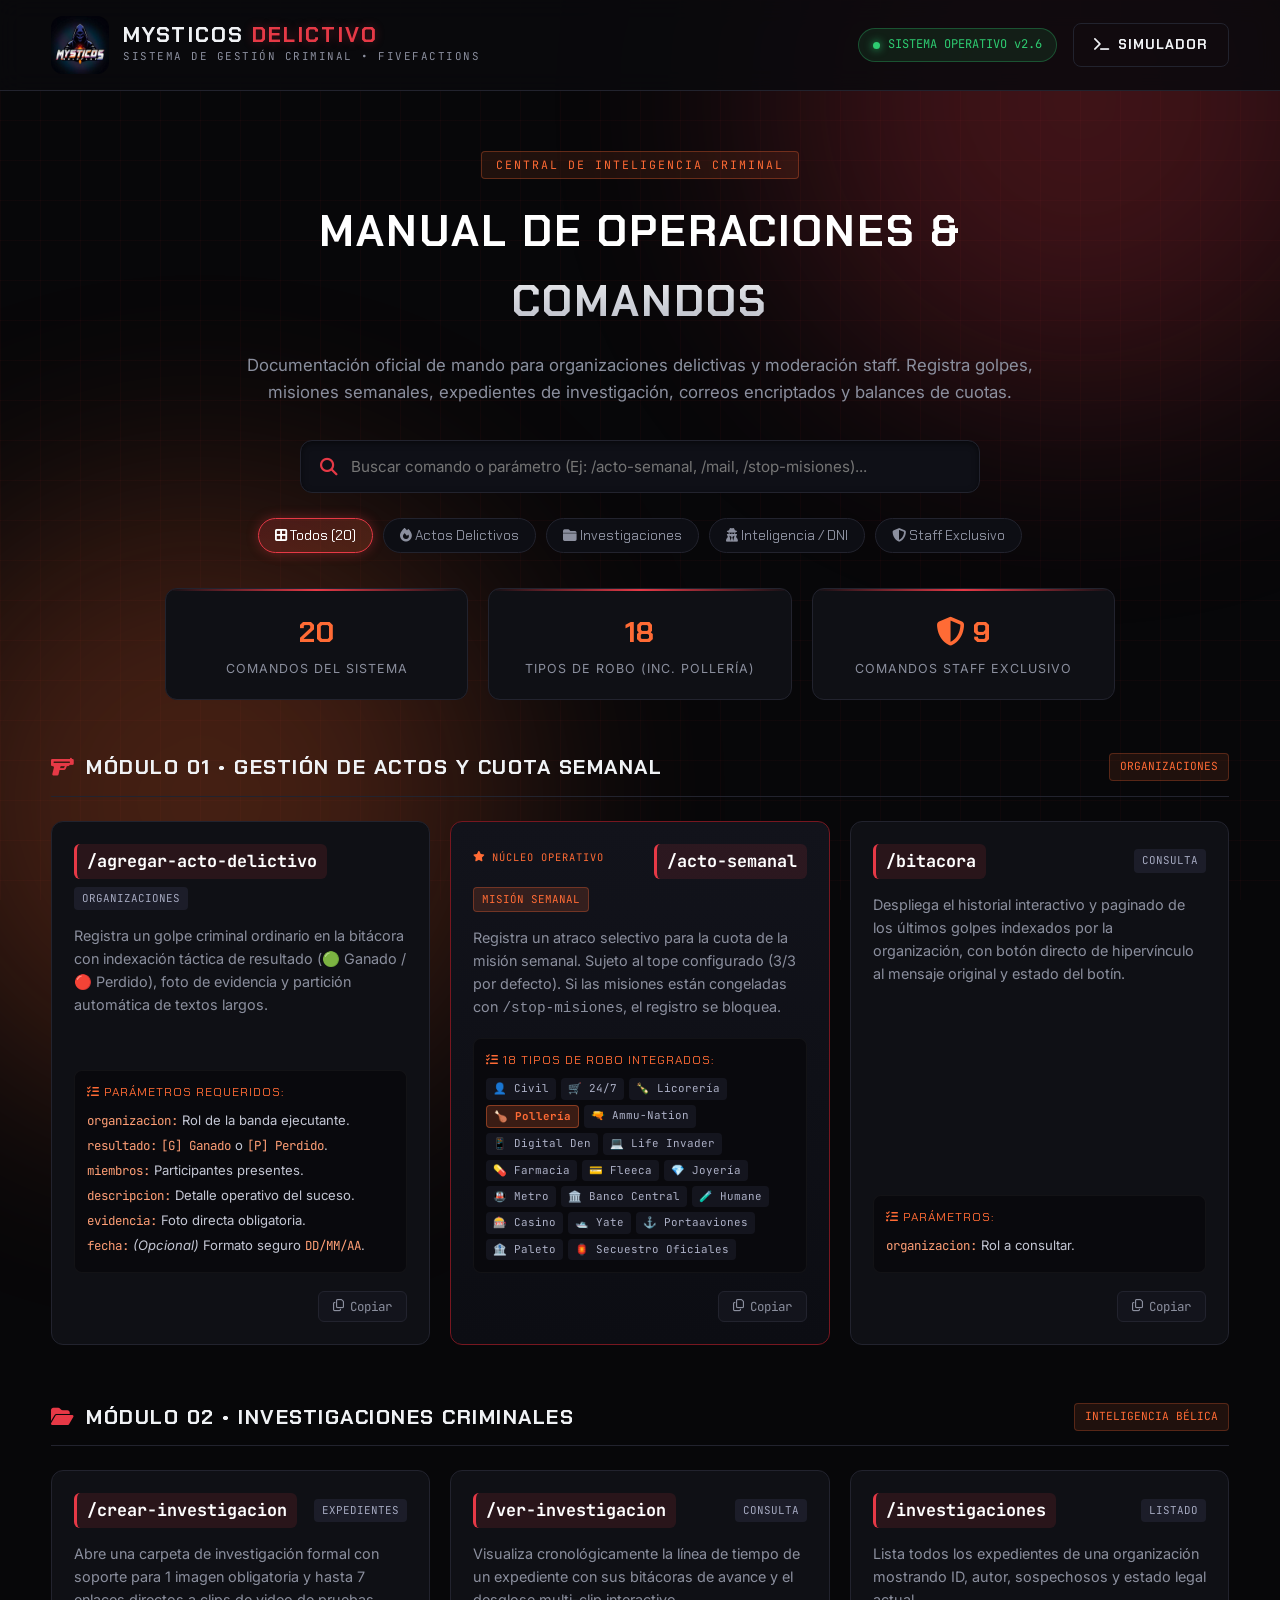
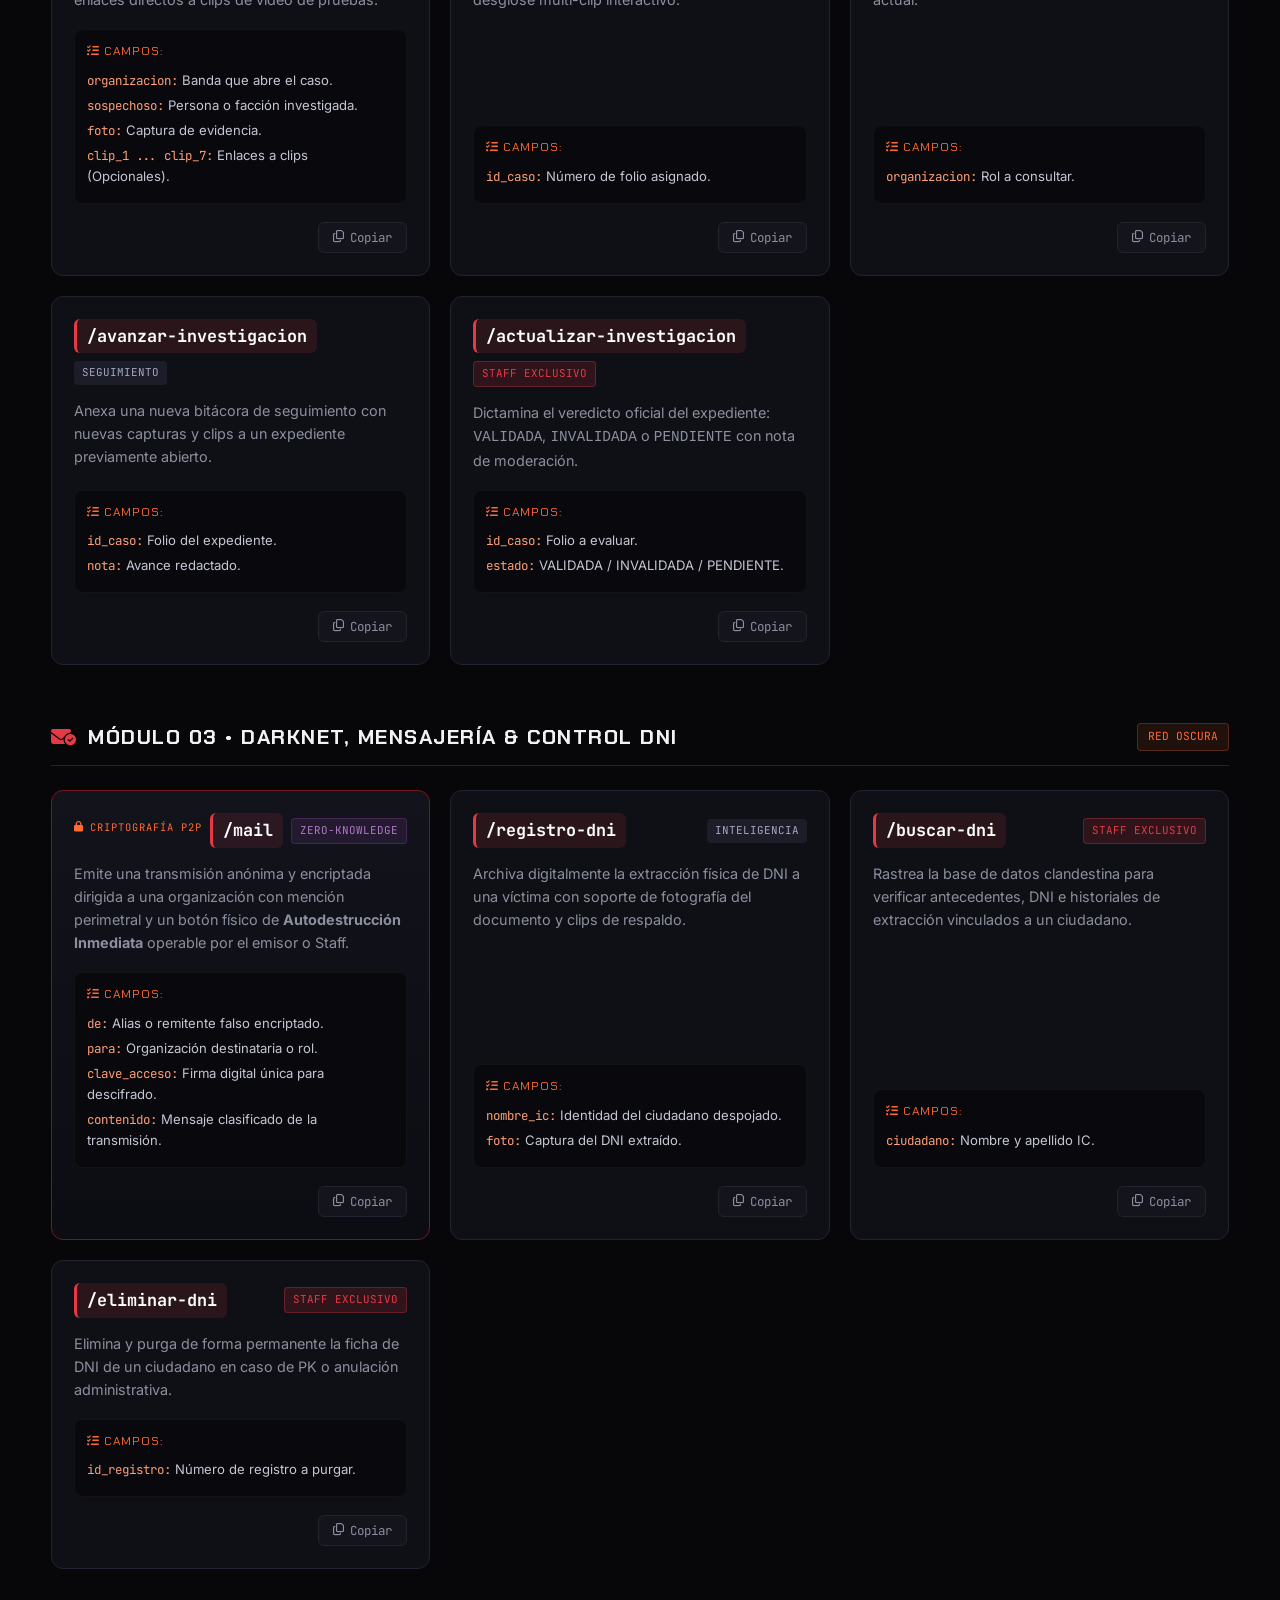
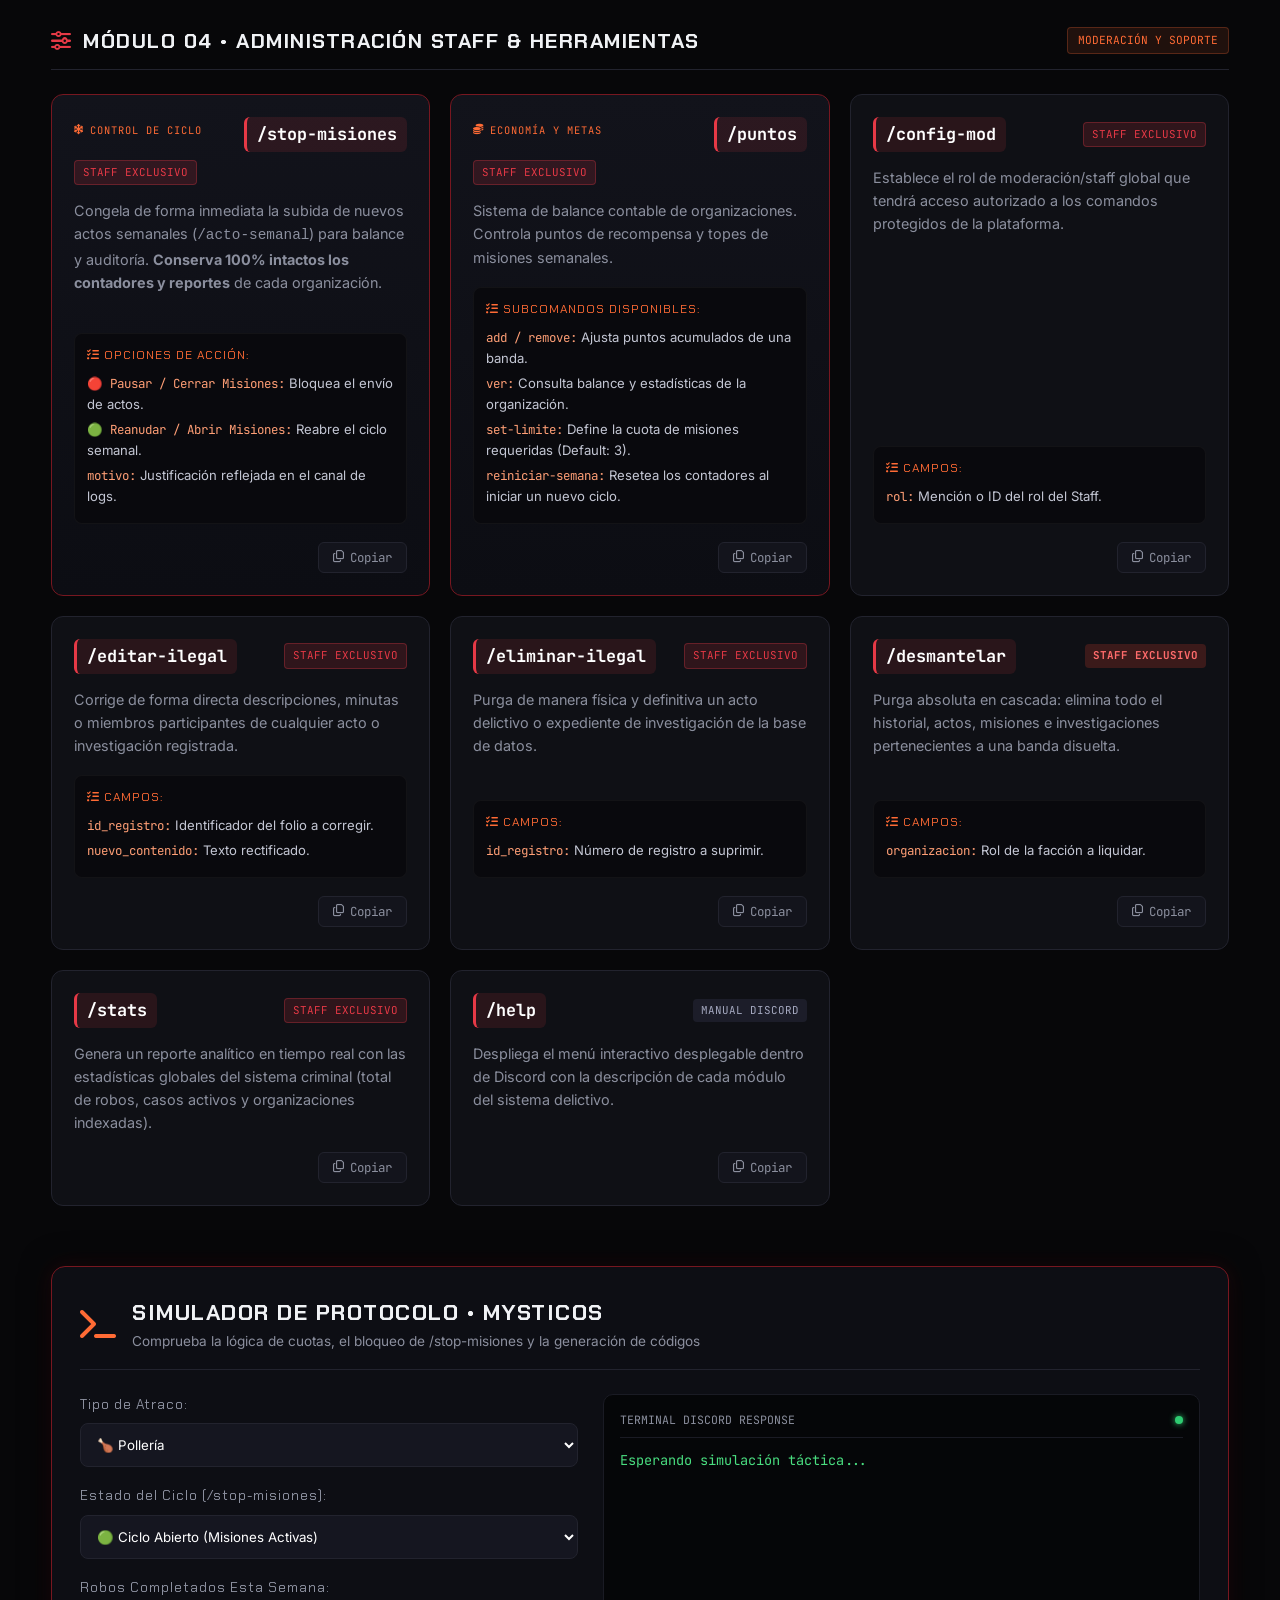
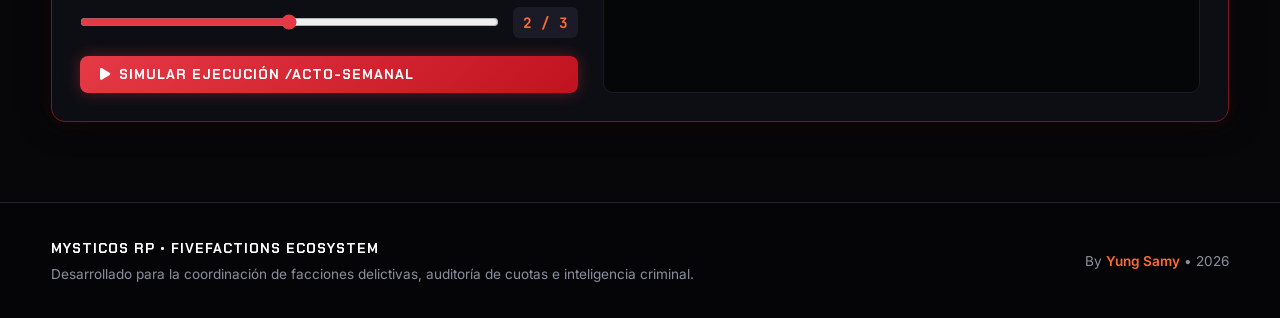
==== commit 63c19b27: "upload 2 modificaciones de sistema" ====
--- a/index.html
+++ b/index.html
@@ -3,13 +3,31 @@
 <head>
   <meta charset="UTF-8">
   <meta name="viewport" content="width=device-width, initial-scale=1.0">
+  <link rel="icon" type="image/png" href="logo.png">
   <title>MANUAL OPERATIVO • MYSTICOS DELICTIVO</title>
   <!-- Google Fonts & Font Awesome Icons -->
+
   <link rel="preconnect" href="https://fonts.googleapis.com">
   <link rel="preconnect" href="https://fonts.gstatic.com" crossorigin>
   <link href="https://fonts.googleapis.com/css2?family=Chakra+Petch:wght@400;600;700&family=JetBrains+Mono:wght@400;600&family=Inter:wght@300;400;600;700&display=swap" rel="stylesheet">
   <link rel="stylesheet" href="https://cdnjs.cloudflare.com/ajax/libs/font-awesome/6.5.1/css/all.min.css">
   <link rel="stylesheet" href="style.css">
+  <style>
+    .stats-bar.three-cols {
+      display: grid;
+      grid-template-columns: repeat(3, minmax(220px, 1fr));
+      max-width: 950px;
+      margin-left: auto;
+      margin-right: auto;
+      gap: 20px;
+    }
+    @media (max-width: 820px) {
+      .stats-bar.three-cols {
+        grid-template-columns: 1fr;
+        max-width: 100%;
+      }
+    }
+  </style>
 </head>
 <body>
 
@@ -23,7 +41,7 @@
     <div class="header-inner">
       <div class="brand">
         <div class="brand-icon">
-          <i class="fa-solid fa-skull-crossbones"></i>
+          <img src="logo.png" alt="Logo Mysticos" class="logo-img">
         </div>
         <div class="brand-text">
           <h1>MYSTICOS <span>DELICTIVO</span></h1>
@@ -42,24 +60,24 @@
   <!-- HERO SECTION -->
   <section class="hero-section">
     <div class="container hero-content">
-      <div class="tag-crimen">CENTRAL DE INTELIGENCIA CLANDESTINA</div>
+      <div class="tag-crimen">CENTRAL DE INTELIGENCIA CRIMINAL</div>
       <h2>MANUAL DE OPERACIONES & COMANDOS</h2>
       <p class="hero-desc">Documentación oficial de mando para organizaciones delictivas y moderación staff. Registra golpes, misiones semanales, expedientes de investigación, correos encriptados y balances de cuotas.</p>
       
       <!-- SEARCH BAR -->
       <div class="search-box">
         <i class="fa-solid fa-magnifying-glass search-icon"></i>
-        <input type="text" id="searchInput" placeholder="Buscar comando, parámetro o módulo (Ej: /acto-semanal, pollería, /mail, /stop-misiones)...">
+        <input type="text" id="searchInput" placeholder="Buscar comando o parámetro (Ej: /acto-semanal, /mail, /stop-misiones)...">
         <button id="clearSearch" class="btn-clear" title="Limpiar"><i class="fa-solid fa-xmark"></i></button>
       </div>
 
       <!-- FILTER PILLS -->
       <div class="filter-pills" id="filterPills">
-        <button class="pill active" data-filter="all"><i class="fa-solid fa-border-all"></i> Todos</button>
-        <button class="pill" data-filter="actos"><i class="fa-solid fa-fire"></i> Actos & Cuotas</button>
+        <button class="pill active" data-filter="all"><i class="fa-solid fa-border-all"></i> Todos (20)</button>
+        <button class="pill" data-filter="actos"><i class="fa-solid fa-fire"></i> Actos Delictivos</button>
         <button class="pill" data-filter="investigaciones"><i class="fa-solid fa-folder-closed"></i> Investigaciones</button>
         <button class="pill" data-filter="inteligencia"><i class="fa-solid fa-user-secret"></i> Inteligencia / DNI</button>
-        <button class="pill" data-filter="admin"><i class="fa-solid fa-shield-halved"></i> Administración Staff</button>
+        <button class="pill" data-filter="admin"><i class="fa-solid fa-shield-halved"></i> Staff Exclusivo</button>
       </div>
     </div>
   </section>
@@ -67,23 +85,19 @@
   <!-- MAIN CONTENT CONTAINER -->
   <main class="container main-layout">
     
-    <!-- STATS COUNTER -->
-    <div class="stats-bar">
+    <!-- STATS COUNTER CENTRADAS -->
+    <div class="stats-bar three-cols">
       <div class="stat-card">
-        <div class="stat-num" id="cmdCount">14</div>
-        <div class="stat-label">Comandos Disponibles</div>
+        <div class="stat-num" id="cmdCount">20</div>
+        <div class="stat-label">Comandos del Sistema</div>
       </div>
       <div class="stat-card">
         <div class="stat-num">18</div>
         <div class="stat-label">Tipos de Robo (Inc. Pollería)</div>
       </div>
       <div class="stat-card">
-        <div class="stat-num">3 / 3</div>
-        <div class="stat-label">Cuota Semanal Default</div>
-      </div>
-      <div class="stat-card">
-        <div class="stat-num"><i class="fa-solid fa-lock"></i> AES</div>
-        <div class="stat-label">Darknet Zero-Knowledge</div>
+        <div class="stat-num"><i class="fa-solid fa-shield-halved"></i> 9</div>
+        <div class="stat-label">Comandos Staff Exclusivo</div>
       </div>
     </div>
 
@@ -99,7 +113,7 @@
 
       <div class="commands-grid">
 
-        <!-- COMANDO: /agregar-acto-delictivo -->
+        <!-- /agregar-acto-delictivo -->
         <article class="cmd-card" data-keywords="agregar acto delictivo crimen resultado ganado perdido evidencia foto texto largo">
           <div class="cmd-head">
             <code class="cmd-name">/agregar-acto-delictivo</code>
@@ -122,14 +136,14 @@
           </div>
         </article>
 
-        <!-- COMANDO: /acto-semanal -->
+        <!-- /acto-semanal -->
         <article class="cmd-card featured" data-keywords="acto semanal mision robo 24/7 fleeca joyeria polleria cuota limite">
           <div class="cmd-head">
             <div class="cmd-featured-tag"><i class="fa-solid fa-star"></i> NÚCLEO OPERATIVO</div>
             <code class="cmd-name">/acto-semanal</code>
             <span class="cmd-badge cuota">MISIÓN SEMANAL</span>
           </div>
-          <p class="cmd-desc">Registra un atraco selectivo para la meta semanal de la banda. El sistema contabiliza los robos hasta el tope asignado (por defecto 3/3). Si las misiones están pausadas con <code>/stop-misiones</code>, el registro se congela.</p>
+          <p class="cmd-desc">Registra un atraco selectivo para la cuota de la misión semanal. Sujeto al tope configurado (3/3 por defecto). Si las misiones están congeladas con <code>/stop-misiones</code>, el registro se bloquea.</p>
           <div class="cmd-params">
             <span class="param-title"><i class="fa-solid fa-list-check"></i> 18 Tipos de Robo Integrados:</span>
             <div class="robos-tags">
@@ -145,7 +159,7 @@
           </div>
         </article>
 
-        <!-- COMANDO: /bitacora -->
+        <!-- /bitacora -->
         <article class="cmd-card" data-keywords="bitacora historial actos lista paginacion enlace original mensaje">
           <div class="cmd-head">
             <code class="cmd-name">/bitacora</code>
@@ -160,18 +174,6 @@
           </div>
           <div class="cmd-foot">
             <button class="btn-copy" data-copy="/bitacora"><i class="fa-regular fa-copy"></i> Copiar</button>
-          </div>
-        </article>
-
-        <!-- COMANDO: /top-semanal -->
-        <article class="cmd-card" data-keywords="top semanal ranking clasificacion auditoria cuotas">
-          <div class="cmd-head">
-            <code class="cmd-name">/top-semanal</code>
-            <span class="cmd-badge public">RANKING</span>
-          </div>
-          <p class="cmd-desc">Tabla de clasificación semanal en vivo. Muestra el avance de cada organización hacia la meta y su estado operativo (incluso si el ciclo está congelado por la administración).</p>
-          <div class="cmd-foot">
-            <button class="btn-copy" data-copy="/top-semanal"><i class="fa-regular fa-copy"></i> Copiar</button>
           </div>
         </article>
 
@@ -183,19 +185,20 @@
       <div class="module-header">
         <div class="module-title">
           <i class="fa-solid fa-folder-open"></i>
-          <h3>MÓDULO 02 • INVESTIGACIONES & EXPEDIENTES MULTI-CLIP</h3>
+          <h3>MÓDULO 02 • INVESTIGACIONES CRIMINALES</h3>
         </div>
         <span class="module-tag">INTELIGENCIA BÉLICA</span>
       </div>
 
       <div class="commands-grid">
 
+        <!-- /crear-investigacion -->
         <article class="cmd-card" data-keywords="crear investigacion expediente carpeta caso multiclip pruebas videos">
           <div class="cmd-head">
             <code class="cmd-name">/crear-investigacion</code>
             <span class="cmd-badge public">EXPEDIENTES</span>
           </div>
-          <p class="cmd-desc">Abre una carpeta de investigación penal/criminal formal con soporte para 1 imagen obligatoria y hasta 7 enlaces directos a clips de video de pruebas.</p>
+          <p class="cmd-desc">Abre una carpeta de investigación formal con soporte para 1 imagen obligatoria y hasta 7 enlaces directos a clips de video de pruebas.</p>
           <div class="cmd-params">
             <span class="param-title"><i class="fa-solid fa-list-check"></i> Campos:</span>
             <ul>
@@ -210,6 +213,7 @@
           </div>
         </article>
 
+        <!-- /ver-investigacion -->
         <article class="cmd-card" data-keywords="ver investigacion consulta caso desglose clips">
           <div class="cmd-head">
             <code class="cmd-name">/ver-investigacion</code>
@@ -227,23 +231,57 @@
           </div>
         </article>
 
+        <!-- /investigaciones -->
+        <article class="cmd-card" data-keywords="investigaciones lista casos expedientes organizacion">
+          <div class="cmd-head">
+            <code class="cmd-name">/investigaciones</code>
+            <span class="cmd-badge public">LISTADO</span>
+          </div>
+          <p class="cmd-desc">Lista todos los expedientes de una organización mostrando ID, autor, sospechosos y estado legal actual.</p>
+          <div class="cmd-params">
+            <span class="param-title"><i class="fa-solid fa-list-check"></i> Campos:</span>
+            <ul>
+              <li><code>organizacion:</code> Rol a consultar.</li>
+            </ul>
+          </div>
+          <div class="cmd-foot">
+            <button class="btn-copy" data-copy="/investigaciones"><i class="fa-regular fa-copy"></i> Copiar</button>
+          </div>
+        </article>
+
+        <!-- /avanzar-investigacion -->
         <article class="cmd-card" data-keywords="avanzar investigacion bitacora seguimiento pruebas">
           <div class="cmd-head">
             <code class="cmd-name">/avanzar-investigacion</code>
             <span class="cmd-badge public">SEGUIMIENTO</span>
           </div>
           <p class="cmd-desc">Anexa una nueva bitácora de seguimiento con nuevas capturas y clips a un expediente previamente abierto.</p>
+          <div class="cmd-params">
+            <span class="param-title"><i class="fa-solid fa-list-check"></i> Campos:</span>
+            <ul>
+              <li><code>id_caso:</code> Folio del expediente.</li>
+              <li><code>nota:</code> Avance redactado.</li>
+            </ul>
+          </div>
           <div class="cmd-foot">
             <button class="btn-copy" data-copy="/avanzar-investigacion"><i class="fa-regular fa-copy"></i> Copiar</button>
           </div>
         </article>
 
+        <!-- /actualizar-investigacion -->
         <article class="cmd-card" data-keywords="actualizar investigacion validar invalidar pendiente staff">
           <div class="cmd-head">
             <code class="cmd-name">/actualizar-investigacion</code>
             <span class="cmd-badge staff">STAFF EXCLUSIVO</span>
           </div>
-          <p class="cmd-desc">Dictamina el veredicto legal del expediente: <code>VALIDADA</code>, <code>INVALIDADA</code> o <code>PENDIENTE</code> con nota oficial del moderador.</p>
+          <p class="cmd-desc">Dictamina el veredicto oficial del expediente: <code>VALIDADA</code>, <code>INVALIDADA</code> o <code>PENDIENTE</code> con nota de moderación.</p>
+          <div class="cmd-params">
+            <span class="param-title"><i class="fa-solid fa-list-check"></i> Campos:</span>
+            <ul>
+              <li><code>id_caso:</code> Folio a evaluar.</li>
+              <li><code>estado:</code> VALIDADA / INVALIDADA / PENDIENTE.</li>
+            </ul>
+          </div>
           <div class="cmd-foot">
             <button class="btn-copy" data-copy="/actualizar-investigacion"><i class="fa-regular fa-copy"></i> Copiar</button>
           </div>
@@ -264,6 +302,7 @@
 
       <div class="commands-grid">
 
+        <!-- /mail -->
         <article class="cmd-card featured" data-keywords="mail correo encriptado darknet autodestruccion purga boton anonimo">
           <div class="cmd-head">
             <div class="cmd-featured-tag"><i class="fa-solid fa-lock"></i> CRIPTOGRAFÍA P2P</div>
@@ -285,34 +324,56 @@
           </div>
         </article>
 
+        <!-- /registro-dni -->
         <article class="cmd-card" data-keywords="registro dni extraer ciudadano documento id foto">
           <div class="cmd-head">
             <code class="cmd-name">/registro-dni</code>
             <span class="cmd-badge public">INTELIGENCIA</span>
           </div>
           <p class="cmd-desc">Archiva digitalmente la extracción física de DNI a una víctima con soporte de fotografía del documento y clips de respaldo.</p>
+          <div class="cmd-params">
+            <span class="param-title"><i class="fa-solid fa-list-check"></i> Campos:</span>
+            <ul>
+              <li><code>nombre_ic:</code> Identidad del ciudadano despojado.</li>
+              <li><code>foto:</code> Captura del DNI extraído.</li>
+            </ul>
+          </div>
           <div class="cmd-foot">
             <button class="btn-copy" data-copy="/registro-dni"><i class="fa-regular fa-copy"></i> Copiar</button>
           </div>
         </article>
 
+        <!-- /buscar-dni -->
         <article class="cmd-card" data-keywords="buscar dni rastrear ciudadano base datos staff">
           <div class="cmd-head">
             <code class="cmd-name">/buscar-dni</code>
             <span class="cmd-badge staff">STAFF EXCLUSIVO</span>
           </div>
-          <p class="cmd-desc">Rastrea la base de datos clandestina para verificar antecedentes y DNIs registrados a nombre de un ciudadano.</p>
+          <p class="cmd-desc">Rastrea la base de datos clandestina para verificar antecedentes, DNI e historiales de extracción vinculados a un ciudadano.</p>
+          <div class="cmd-params">
+            <span class="param-title"><i class="fa-solid fa-list-check"></i> Campos:</span>
+            <ul>
+              <li><code>ciudadano:</code> Nombre y apellido IC.</li>
+            </ul>
+          </div>
           <div class="cmd-foot">
             <button class="btn-copy" data-copy="/buscar-dni"><i class="fa-regular fa-copy"></i> Copiar</button>
           </div>
         </article>
 
+        <!-- /eliminar-dni -->
         <article class="cmd-card" data-keywords="eliminar dni purgar borrar expediente staff">
           <div class="cmd-head">
             <code class="cmd-name">/eliminar-dni</code>
             <span class="cmd-badge staff">STAFF EXCLUSIVO</span>
           </div>
-          <p class="cmd-desc">Elimina y purga de forma permanente la ficha de DNI de una persona en caso de PK, reset o veredicto de apelación.</p>
+          <p class="cmd-desc">Elimina y purga de forma permanente la ficha de DNI de un ciudadano en caso de PK o anulación administrativa.</p>
+          <div class="cmd-params">
+            <span class="param-title"><i class="fa-solid fa-list-check"></i> Campos:</span>
+            <ul>
+              <li><code>id_registro:</code> Número de registro a purgar.</li>
+            </ul>
+          </div>
           <div class="cmd-foot">
             <button class="btn-copy" data-copy="/eliminar-dni"><i class="fa-regular fa-copy"></i> Copiar</button>
           </div>
@@ -321,31 +382,32 @@
       </div>
     </section>
 
-    <!-- MODULE 4: ADMINISTRACIÓN STAFF -->
+    <!-- MODULE 4: ADMINISTRACIÓN STAFF & SISTEMA -->
     <section class="module-group" data-module="admin">
       <div class="module-header">
         <div class="module-title">
           <i class="fa-solid fa-sliders"></i>
-          <h3>MÓDULO 04 • ADMINISTRACIÓN STAFF & GESTIÓN DE CICLO</h3>
-        </div>
-        <span class="module-tag">MODERACIÓN</span>
+          <h3>MÓDULO 04 • ADMINISTRACIÓN STAFF & HERRAMIENTAS</h3>
+        </div>
+        <span class="module-tag">MODERACIÓN Y SOPORTE</span>
       </div>
 
       <div class="commands-grid">
 
+        <!-- /stop-misiones -->
         <article class="cmd-card featured" data-keywords="stop misiones pausar congelar cerrar ciclo cuota reanudar staff">
           <div class="cmd-head">
             <div class="cmd-featured-tag"><i class="fa-solid fa-snowflake"></i> CONTROL DE CICLO</div>
             <code class="cmd-name">/stop-misiones</code>
             <span class="cmd-badge staff">STAFF EXCLUSIVO</span>
           </div>
-          <p class="cmd-desc">Congela de forma inmediata la subida de nuevos actos semanales (<code>/acto-semanal</code>) para balance y auditoría de la semana. <strong>Conserva 100% intactos los contadores y reportes</strong> de cada organización.</p>
-          <div class="cmd-params">
-            <span class="param-title"><i class="fa-solid fa-list-check"></i> Acciones:</span>
-            <ul>
-              <li><code>accion: 🔴 Pausar / Cerrar Misiones</code> (Bloquea registros nuevos).</li>
-              <li><code>accion: 🟢 Reanudar / Abrir Misiones</code> (Reabre el ciclo semanal).</li>
-              <li><code>motivo:</code> Justificación pública mostrada en logs.</li>
+          <p class="cmd-desc">Congela de forma inmediata la subida de nuevos actos semanales (<code>/acto-semanal</code>) para balance y auditoría. <strong>Conserva 100% intactos los contadores y reportes</strong> de cada organización.</p>
+          <div class="cmd-params">
+            <span class="param-title"><i class="fa-solid fa-list-check"></i> Opciones de Acción:</span>
+            <ul>
+              <li><code>🔴 Pausar / Cerrar Misiones:</code> Bloquea el envío de actos.</li>
+              <li><code>🟢 Reanudar / Abrir Misiones:</code> Reabre el ciclo semanal.</li>
+              <li><code>motivo:</code> Justificación reflejada en el canal de logs.</li>
             </ul>
           </div>
           <div class="cmd-foot">
@@ -353,19 +415,21 @@
           </div>
         </article>
 
-        <article class="cmd-card" data-keywords="puntos add remove ver set limite reiniciar semana admin">
-          <div class="cmd-head">
+        <!-- /puntos -->
+        <article class="cmd-card featured" data-keywords="puntos add remove ver set limite reiniciar semana admin staff">
+          <div class="cmd-head">
+            <div class="cmd-featured-tag"><i class="fa-solid fa-coins"></i> ECONOMÍA Y METAS</div>
             <code class="cmd-name">/puntos</code>
-            <span class="cmd-badge staff">SISTEMA DE PUNTOS</span>
-          </div>
-          <p class="cmd-desc">Gestor de balance general y cuotas para organizaciones. Controla tanto las cuotas semanales como los puntos de recompensa.</p>
-          <div class="cmd-params">
-            <span class="param-title"><i class="fa-solid fa-list-check"></i> Subcomandos:</span>
-            <ul>
-              <li><code>add / remove:</code> Modifica puntos canjeables de una banda.</li>
-              <li><code>ver:</code> Consulta el balance detallado de una organización.</li>
-              <li><code>set-limite:</code> Ajusta la cuota de misiones semanales (Default: 3).</li>
-              <li><code>reiniciar-semana:</code> Resetea los contadores al abrir un nuevo periodo.</li>
+            <span class="cmd-badge staff">STAFF EXCLUSIVO</span>
+          </div>
+          <p class="cmd-desc">Sistema de balance contable de organizaciones. Controla puntos de recompensa y topes de misiones semanales.</p>
+          <div class="cmd-params">
+            <span class="param-title"><i class="fa-solid fa-list-check"></i> Subcomandos Disponibles:</span>
+            <ul>
+              <li><code>add / remove:</code> Ajusta puntos acumulados de una banda.</li>
+              <li><code>ver:</code> Consulta balance y estadísticas de la organización.</li>
+              <li><code>set-limite:</code> Define la cuota de misiones requeridas (Default: 3).</li>
+              <li><code>reiniciar-semana:</code> Resetea los contadores al iniciar un nuevo ciclo.</li>
             </ul>
           </div>
           <div class="cmd-foot">
@@ -373,25 +437,100 @@
           </div>
         </article>
 
+        <!-- /config-mod -->
+        <article class="cmd-card" data-keywords="config mod rol staff moderador administrador setup">
+          <div class="cmd-head">
+            <code class="cmd-name">/config-mod</code>
+            <span class="cmd-badge staff">STAFF EXCLUSIVO</span>
+          </div>
+          <p class="cmd-desc">Establece el rol de moderación/staff global que tendrá acceso autorizado a los comandos protegidos de la plataforma.</p>
+          <div class="cmd-params">
+            <span class="param-title"><i class="fa-solid fa-list-check"></i> Campos:</span>
+            <ul>
+              <li><code>rol:</code> Mención o ID del rol del Staff.</li>
+            </ul>
+          </div>
+          <div class="cmd-foot">
+            <button class="btn-copy" data-copy="/config-mod"><i class="fa-regular fa-copy"></i> Copiar</button>
+          </div>
+        </article>
+
+        <!-- /editar-ilegal -->
         <article class="cmd-card" data-keywords="editar ilegal corregir descripcion minuta miembros staff">
           <div class="cmd-head">
             <code class="cmd-name">/editar-ilegal</code>
             <span class="cmd-badge staff">STAFF EXCLUSIVO</span>
           </div>
-          <p class="cmd-desc">Edita descripciones, miembros participantes o identificadores de cualquier registro o expediente sin alterar los IDs.</p>
+          <p class="cmd-desc">Corrige de forma directa descripciones, minutas o miembros participantes de cualquier acto o investigación registrada.</p>
+          <div class="cmd-params">
+            <span class="param-title"><i class="fa-solid fa-list-check"></i> Campos:</span>
+            <ul>
+              <li><code>id_registro:</code> Identificador del folio a corregir.</li>
+              <li><code>nuevo_contenido:</code> Texto rectificado.</li>
+            </ul>
+          </div>
           <div class="cmd-foot">
             <button class="btn-copy" data-copy="/editar-ilegal"><i class="fa-regular fa-copy"></i> Copiar</button>
           </div>
         </article>
 
-        <article class="cmd-card" data-keywords="desmantelar purga total organizacion disolver staff">
+        <!-- /eliminar-ilegal -->
+        <article class="cmd-card" data-keywords="eliminar ilegal purgar acto investigacion borrar staff">
+          <div class="cmd-head">
+            <code class="cmd-name">/eliminar-ilegal</code>
+            <span class="cmd-badge staff">STAFF EXCLUSIVO</span>
+          </div>
+          <p class="cmd-desc">Purga de manera física y definitiva un acto delictivo o expediente de investigación de la base de datos.</p>
+          <div class="cmd-params">
+            <span class="param-title"><i class="fa-solid fa-list-check"></i> Campos:</span>
+            <ul>
+              <li><code>id_registro:</code> Número de registro a suprimir.</li>
+            </ul>
+          </div>
+          <div class="cmd-foot">
+            <button class="btn-copy" data-copy="/eliminar-ilegal"><i class="fa-regular fa-copy"></i> Copiar</button>
+          </div>
+        </article>
+
+        <!-- /desmantelar -->
+        <article class="cmd-card" data-keywords="desmantelar purga total organizacion disolver staff peligro">
           <div class="cmd-head">
             <code class="cmd-name">/desmantelar</code>
-            <span class="cmd-badge danger">PURGA TOTAL</span>
-          </div>
-          <p class="cmd-desc">Eliminación en cascada de todo el historial criminal, investigaciones y misiones de una organización disuelta.</p>
+            <span class="cmd-badge danger">STAFF EXCLUSIVO</span>
+          </div>
+          <p class="cmd-desc">Purga absoluta en cascada: elimina todo el historial, actos, misiones e investigaciones pertenecientes a una banda disuelta.</p>
+          <div class="cmd-params">
+            <span class="param-title"><i class="fa-solid fa-list-check"></i> Campos:</span>
+            <ul>
+              <li><code>organizacion:</code> Rol de la facción a liquidar.</li>
+            </ul>
+          </div>
           <div class="cmd-foot">
             <button class="btn-copy" data-copy="/desmantelar"><i class="fa-regular fa-copy"></i> Copiar</button>
+          </div>
+        </article>
+
+        <!-- /stats -->
+        <article class="cmd-card" data-keywords="stats metricas estadisticas globales staff resumen">
+          <div class="cmd-head">
+            <code class="cmd-name">/stats</code>
+            <span class="cmd-badge staff">STAFF EXCLUSIVO</span>
+          </div>
+          <p class="cmd-desc">Genera un reporte analítico en tiempo real con las estadísticas globales del sistema criminal (total de robos, casos activos y organizaciones indexadas).</p>
+          <div class="cmd-foot">
+            <button class="btn-copy" data-copy="/stats"><i class="fa-regular fa-copy"></i> Copiar</button>
+          </div>
+        </article>
+
+        <!-- /help -->
+        <article class="cmd-card" data-keywords="help ayuda manual interactivo menu soporte comandos">
+          <div class="cmd-head">
+            <code class="cmd-name">/help</code>
+            <span class="cmd-badge public">MANUAL DISCORD</span>
+          </div>
+          <p class="cmd-desc">Despliega el menú interactivo desplegable dentro de Discord con la descripción de cada módulo del sistema delictivo.</p>
+          <div class="cmd-foot">
+            <button class="btn-copy" data-copy="/help"><i class="fa-regular fa-copy"></i> Copiar</button>
           </div>
         </article>
 
@@ -463,7 +602,8 @@
         <p>Desarrollado para la coordinación de facciones delictivas, auditoría de cuotas e inteligencia criminal.</p>
       </div>
       <div class="footer-right">
-        <span>Diseño de Interfaz Clandestina • 2026</span>
+        <span>By <a href="https://www.instagram.com/yungsamy4p" target="_blank" rel="noopener noreferrer"
+            class="footer-link">Yung Samy</a> • 2026</span>
       </div>
     </div>
   </footer>
@@ -475,4 +615,4 @@
 
   <script src="script.js"></script>
 </body>
-</html>
+</html>
--- a/style.css
+++ b/style.css
@@ -108,16 +108,14 @@
 }
 
 .brand-icon {
-  width: 44px;
-  height: 44px;
-  background: linear-gradient(135deg, var(--crimson), var(--orange));
-  border-radius: 10px;
+  width: 58px;              /* Antes 44px: aumenta el tamaño del logo */
+  height: 58px;             /* Antes 44px */
+  border-radius: 12px;
   display: flex;
   align-items: center;
   justify-content: center;
-  font-size: 20px;
-  color: #fff;
-  box-shadow: 0 0 20px var(--crimson-glow);
+  overflow: hidden;         /* Asegura que la imagen no se salga de las esquinas */
+  background: transparent;  /* Fondo transparente para que luzca limpio */
 }
 
 .brand-text h1 {
@@ -245,6 +243,7 @@
   margin-bottom: 16px;
   background: linear-gradient(180deg, #ffffff 40%, #b0b4c0 100%);
   -webkit-background-clip: text;
+  background-clip: text;
   -webkit-text-fill-color: transparent;
 }
 
@@ -776,3 +775,24 @@
   .brand-text h1 { font-size: 1.1rem; }
   .hero-section h2 { font-size: 1.7rem; }
 }
+
+.brand-icon img.logo-img,
+.brand-icon img {
+  width: 100%;
+  height: 100%;
+  object-fit: contain;      /* Mantiene la proporción original sin deformar */
+  filter: drop-shadow(0 0 10px var(--crimson-glow)); /* Brillo criminal a juego */
+}
+
+.footer-right .footer-link {
+  color: var(--orange);
+  text-decoration: none;
+  font-weight: 600;
+  transition: all 0.25s ease;
+}
+
+.footer-right .footer-link:hover {
+  color: var(--crimson);
+  text-shadow: 0 0 10px var(--crimson-glow);
+  text-decoration: underline;
+}
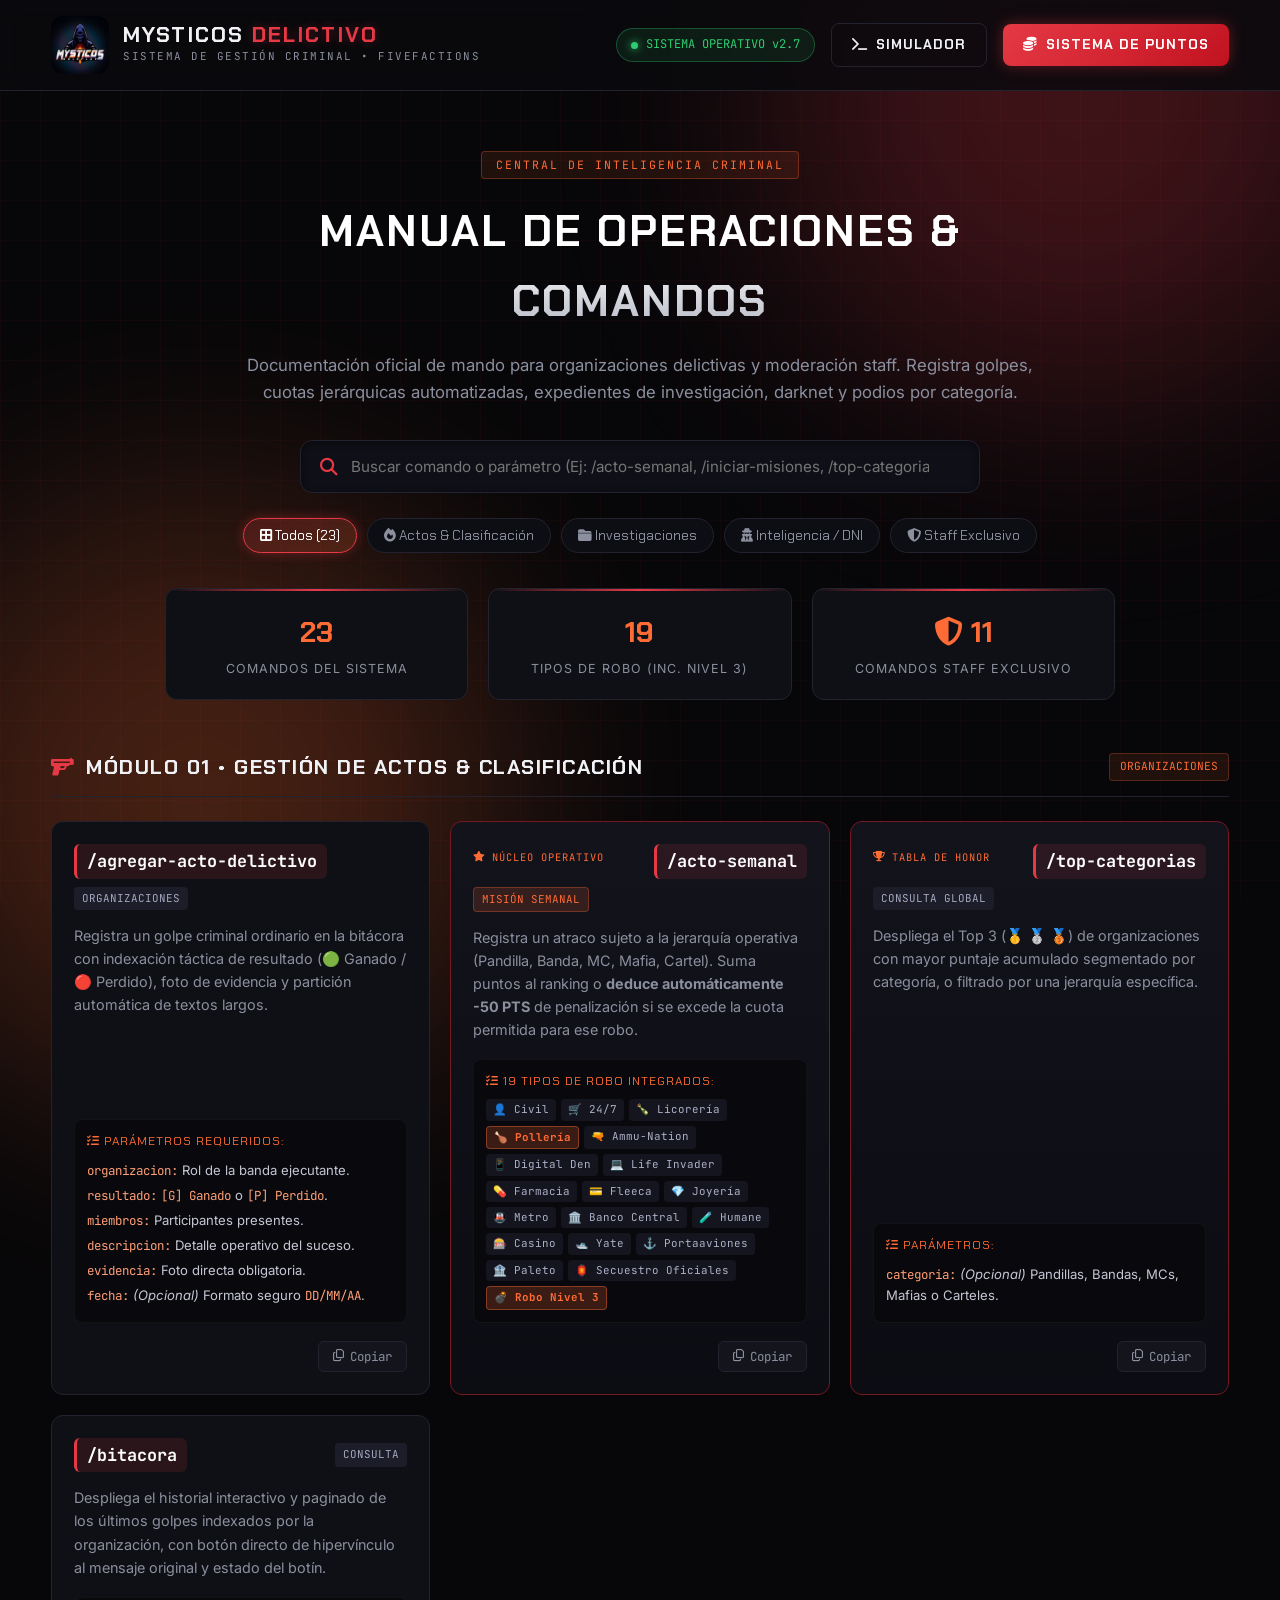
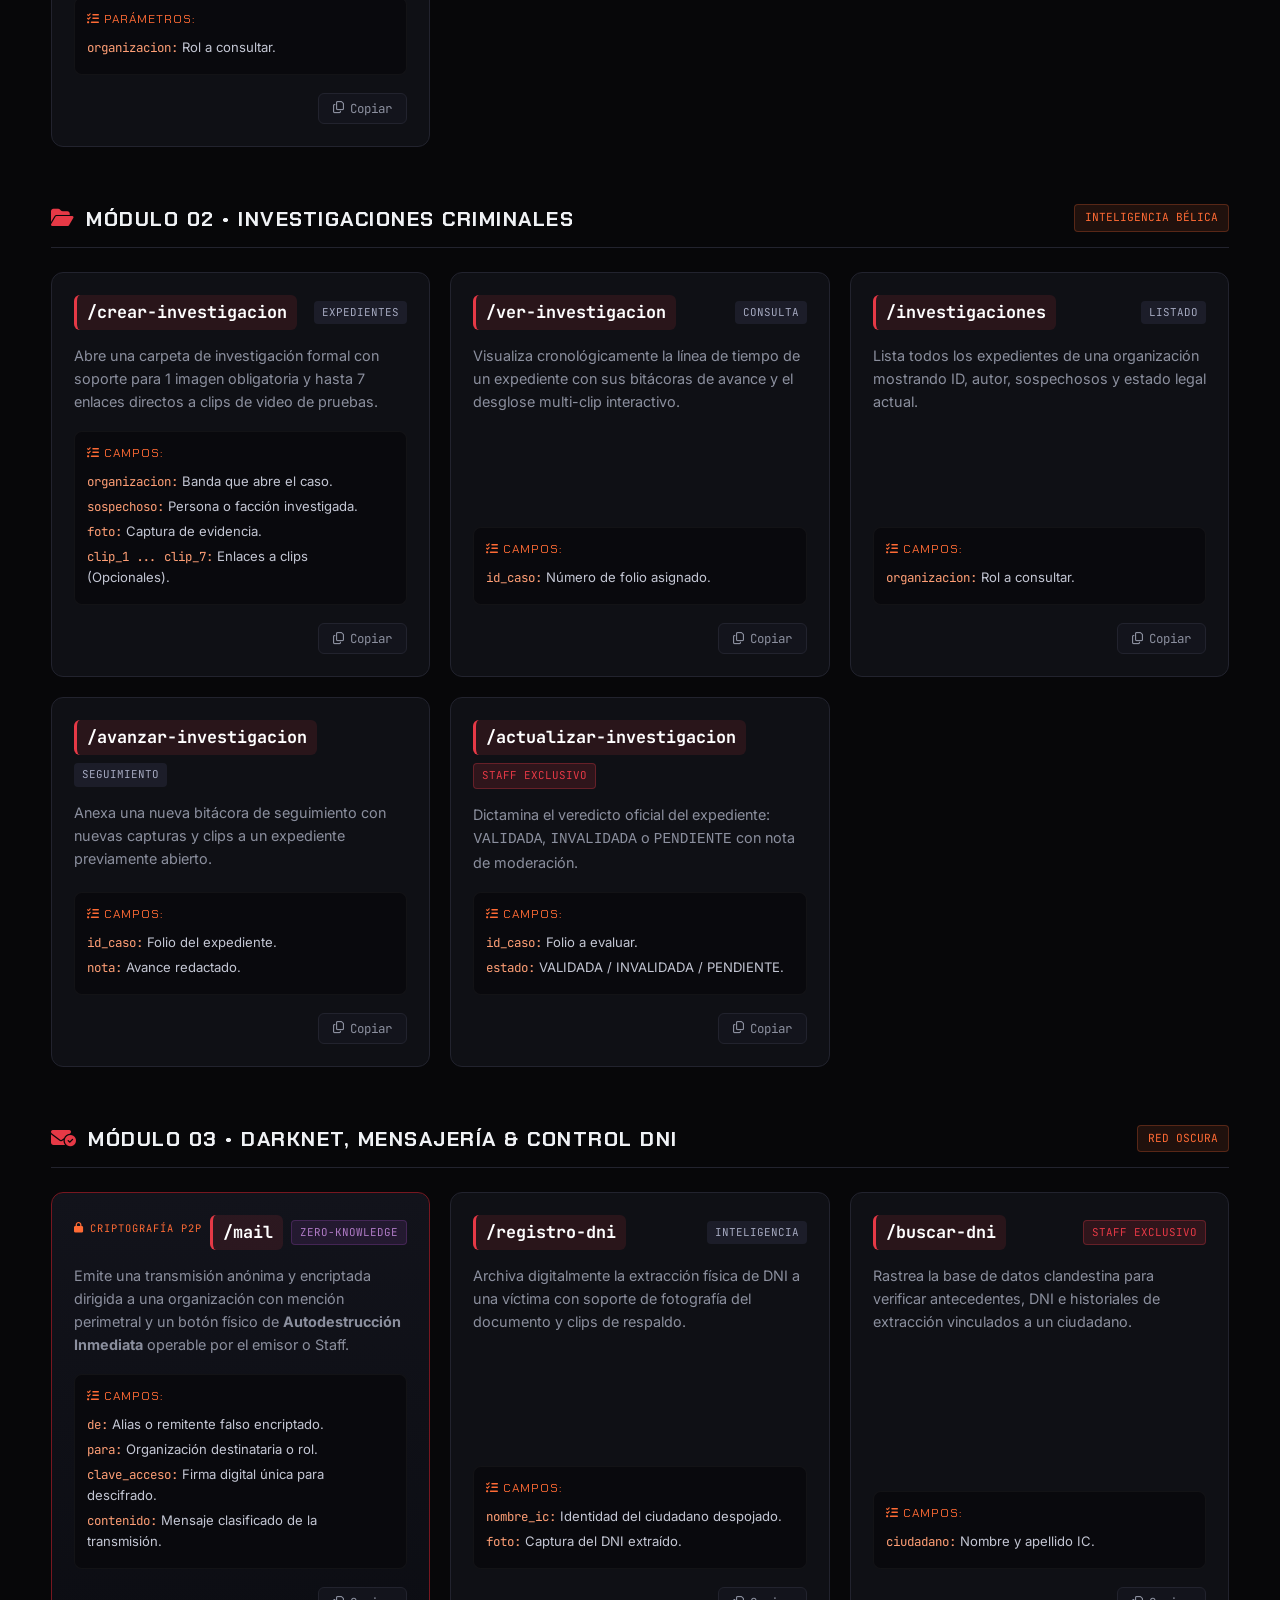
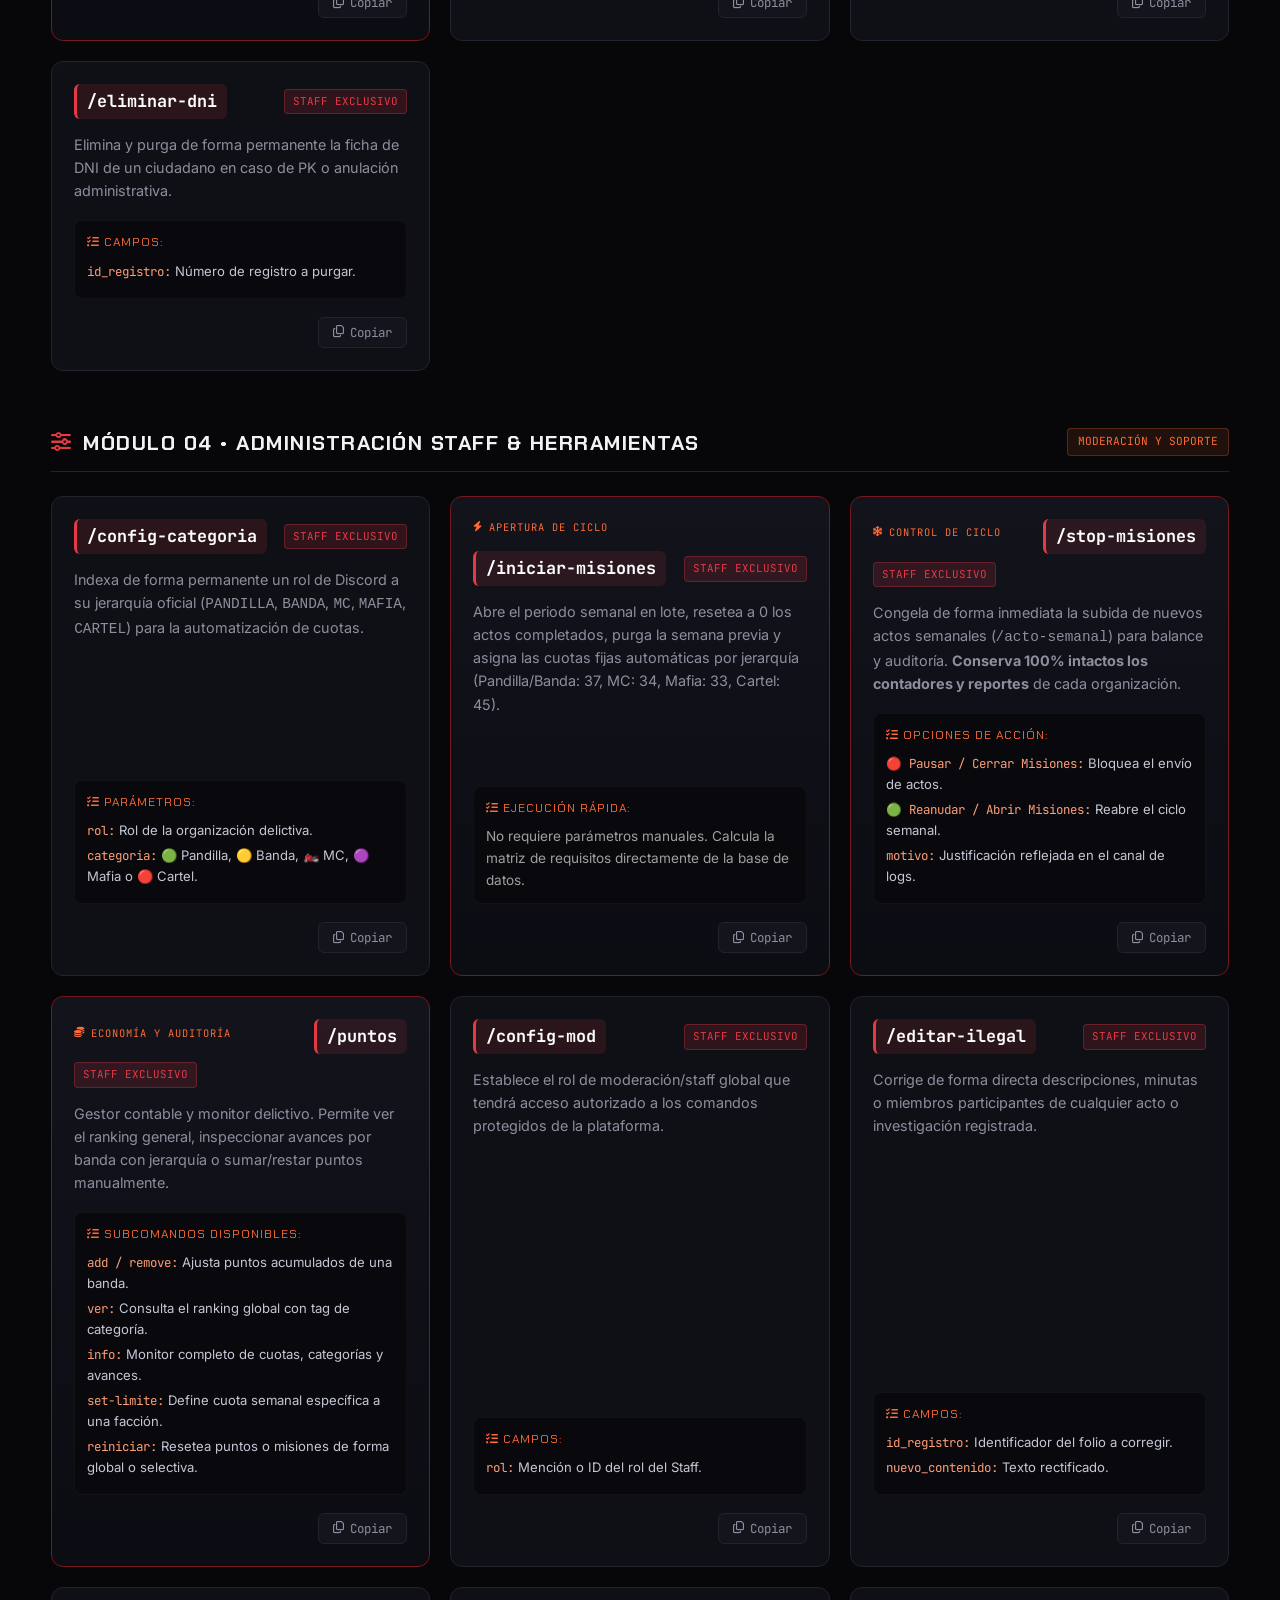
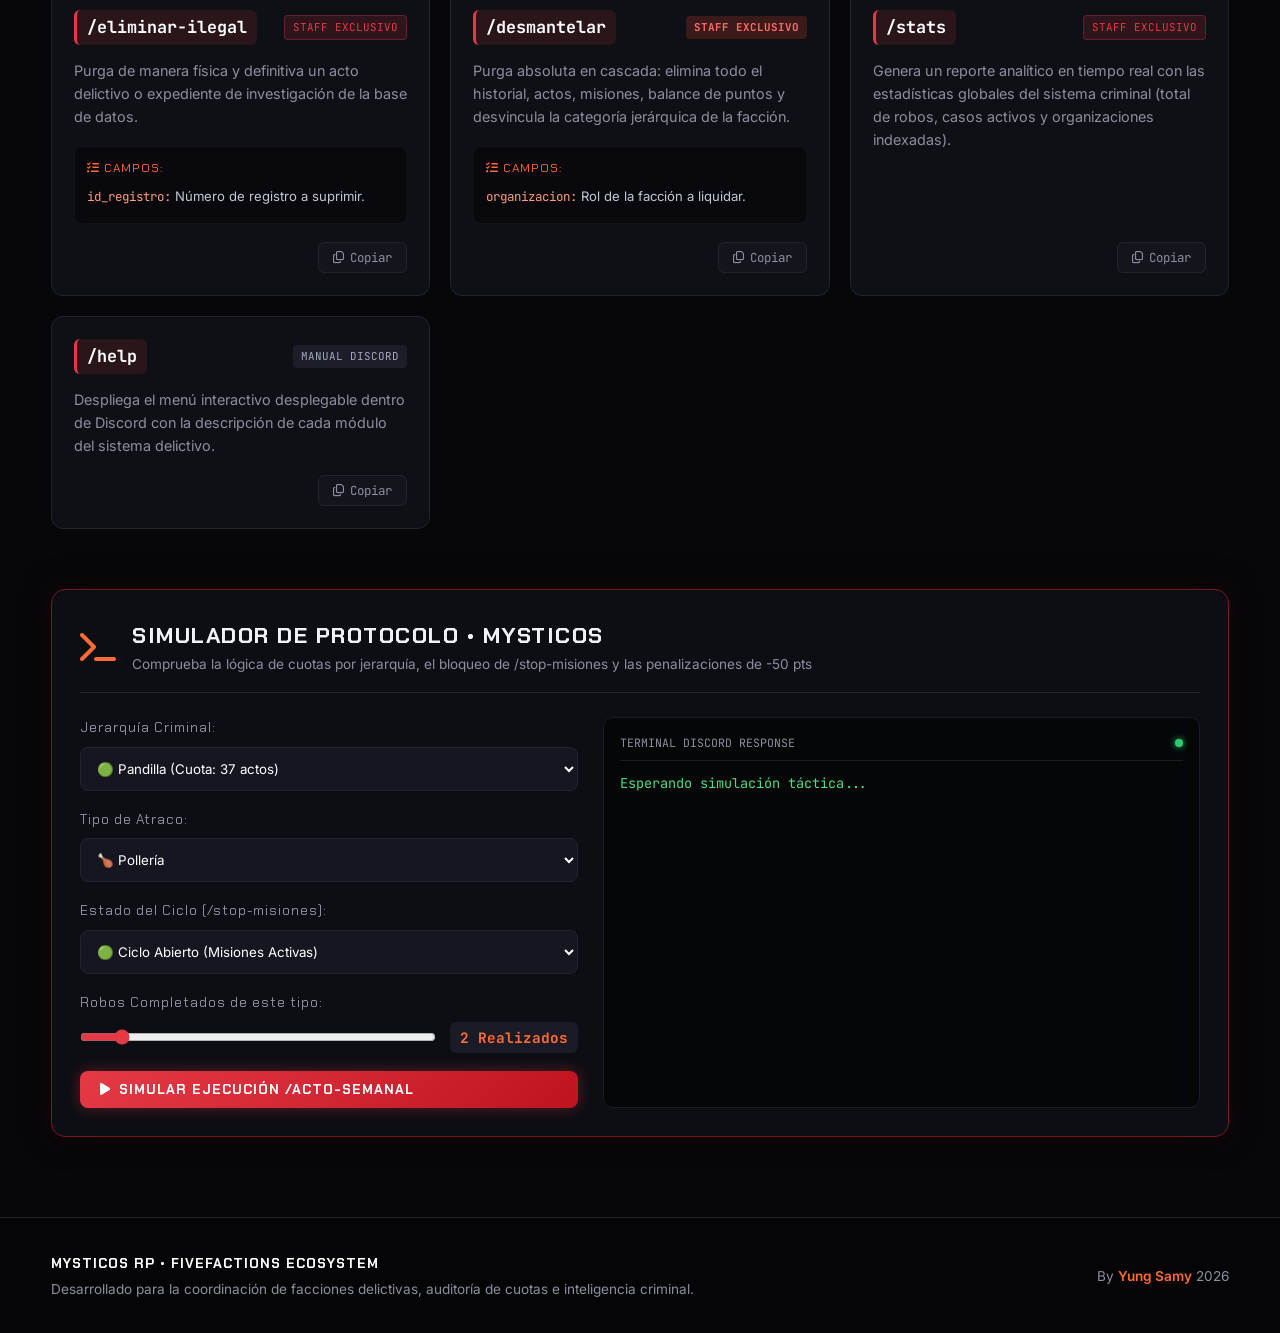
==== commit dd82dd9f: "upload puntos + cambios de comandos" ====
--- a/index.html
+++ b/index.html
@@ -1,3 +1,7 @@
+<!-- CODIGO ABIERTO BY YUNG SAMY - DISCORD: likeadversario
+     GITHUB: https://github.com/yungsamy4p/manual-delictual
+     INSTAGRAM: https://www.instagram.com/yungsamy4p -->
+
 <!DOCTYPE html>
 <html lang="es">
 <head>
@@ -50,9 +54,10 @@
       </div>
       <div class="header-actions">
         <div class="badge-status online">
-          <span class="dot"></span> SISTEMA OPERATIVO v2.6
+          <span class="dot"></span> SISTEMA OPERATIVO v2.7
         </div>
         <a href="#simulador" class="btn btn-outline"><i class="fa-solid fa-terminal"></i> SIMULADOR</a>
+        <a href="puntos.html" class="btn btn-crimson"><i class="fa-solid fa-coins"></i> SISTEMA DE PUNTOS</a>
       </div>
     </div>
   </header>
@@ -62,19 +67,19 @@
     <div class="container hero-content">
       <div class="tag-crimen">CENTRAL DE INTELIGENCIA CRIMINAL</div>
       <h2>MANUAL DE OPERACIONES & COMANDOS</h2>
-      <p class="hero-desc">Documentación oficial de mando para organizaciones delictivas y moderación staff. Registra golpes, misiones semanales, expedientes de investigación, correos encriptados y balances de cuotas.</p>
+      <p class="hero-desc">Documentación oficial de mando para organizaciones delictivas y moderación staff. Registra golpes, cuotas jerárquicas automatizadas, expedientes de investigación, darknet y podios por categoría.</p>
       
       <!-- SEARCH BAR -->
       <div class="search-box">
         <i class="fa-solid fa-magnifying-glass search-icon"></i>
-        <input type="text" id="searchInput" placeholder="Buscar comando o parámetro (Ej: /acto-semanal, /mail, /stop-misiones)...">
+        <input type="text" id="searchInput" placeholder="Buscar comando o parámetro (Ej: /acto-semanal, /iniciar-misiones, /top-categorias)...">
         <button id="clearSearch" class="btn-clear" title="Limpiar"><i class="fa-solid fa-xmark"></i></button>
       </div>
 
       <!-- FILTER PILLS -->
       <div class="filter-pills" id="filterPills">
-        <button class="pill active" data-filter="all"><i class="fa-solid fa-border-all"></i> Todos (20)</button>
-        <button class="pill" data-filter="actos"><i class="fa-solid fa-fire"></i> Actos Delictivos</button>
+        <button class="pill active" data-filter="all"><i class="fa-solid fa-border-all"></i> Todos (23)</button>
+        <button class="pill" data-filter="actos"><i class="fa-solid fa-fire"></i> Actos & Clasificación</button>
         <button class="pill" data-filter="investigaciones"><i class="fa-solid fa-folder-closed"></i> Investigaciones</button>
         <button class="pill" data-filter="inteligencia"><i class="fa-solid fa-user-secret"></i> Inteligencia / DNI</button>
         <button class="pill" data-filter="admin"><i class="fa-solid fa-shield-halved"></i> Staff Exclusivo</button>
@@ -85,28 +90,28 @@
   <!-- MAIN CONTENT CONTAINER -->
   <main class="container main-layout">
     
-    <!-- STATS COUNTER CENTRADAS -->
+    <!-- STATS COUNTER -->
     <div class="stats-bar three-cols">
       <div class="stat-card">
-        <div class="stat-num" id="cmdCount">20</div>
+        <div class="stat-num" id="cmdCount">23</div>
         <div class="stat-label">Comandos del Sistema</div>
       </div>
       <div class="stat-card">
-        <div class="stat-num">18</div>
-        <div class="stat-label">Tipos de Robo (Inc. Pollería)</div>
+        <div class="stat-num">19</div>
+        <div class="stat-label">Tipos de Robo (Inc. Nivel 3)</div>
       </div>
       <div class="stat-card">
-        <div class="stat-num"><i class="fa-solid fa-shield-halved"></i> 9</div>
+        <div class="stat-num"><i class="fa-solid fa-shield-halved"></i> 11</div>
         <div class="stat-label">Comandos Staff Exclusivo</div>
       </div>
     </div>
 
-    <!-- MODULE 1: ACTOS DELICTIVOS -->
+    <!-- MODULE 1: ACTOS DELICTIVOS & CLASIFICACIÓN -->
     <section class="module-group" data-module="actos">
       <div class="module-header">
         <div class="module-title">
           <i class="fa-solid fa-gun"></i>
-          <h3>MÓDULO 01 • GESTIÓN DE ACTOS Y CUOTA SEMANAL</h3>
+          <h3>MÓDULO 01 • GESTIÓN DE ACTOS & CLASIFICACIÓN</h3>
         </div>
         <span class="module-tag">ORGANIZACIONES</span>
       </div>
@@ -137,25 +142,44 @@
         </article>
 
         <!-- /acto-semanal -->
-        <article class="cmd-card featured" data-keywords="acto semanal mision robo 24/7 fleeca joyeria polleria cuota limite">
+        <article class="cmd-card featured" data-keywords="acto semanal mision robo cuota penalizacion limite categoria nivel 3">
           <div class="cmd-head">
             <div class="cmd-featured-tag"><i class="fa-solid fa-star"></i> NÚCLEO OPERATIVO</div>
             <code class="cmd-name">/acto-semanal</code>
             <span class="cmd-badge cuota">MISIÓN SEMANAL</span>
           </div>
-          <p class="cmd-desc">Registra un atraco selectivo para la cuota de la misión semanal. Sujeto al tope configurado (3/3 por defecto). Si las misiones están congeladas con <code>/stop-misiones</code>, el registro se bloquea.</p>
-          <div class="cmd-params">
-            <span class="param-title"><i class="fa-solid fa-list-check"></i> 18 Tipos de Robo Integrados:</span>
+          <p class="cmd-desc">Registra un atraco sujeto a la jerarquía operativa (Pandilla, Banda, MC, Mafia, Cartel). Suma puntos al ranking o <strong>deduce automáticamente -50 PTS</strong> de penalización si se excede la cuota permitida para ese robo.</p>
+          <div class="cmd-params">
+            <span class="param-title"><i class="fa-solid fa-list-check"></i> 19 Tipos de Robo Integrados:</span>
             <div class="robos-tags">
               <span>👤 Civil</span><span>🛒 24/7</span><span>🍾 Licorería</span><span class="highlight">🍗 Pollería</span>
               <span>🔫 Ammu-Nation</span><span>📱 Digital Den</span><span>💻 Life Invader</span><span>💊 Farmacia</span>
               <span>💳 Fleeca</span><span>💎 Joyería</span><span>🚇 Metro</span><span>🏛️ Banco Central</span>
               <span>🧪 Humane</span><span>🎰 Casino</span><span>🛥️ Yate</span><span>⚓ Portaaviones</span>
-              <span>🏦 Paleto</span><span>🏮 Secuestro Oficiales</span>
+              <span>🏦 Paleto</span><span>🏮 Secuestro Oficiales</span><span class="highlight">💣 Robo Nivel 3</span>
             </div>
           </div>
           <div class="cmd-foot">
             <button class="btn-copy" data-copy="/acto-semanal"><i class="fa-regular fa-copy"></i> Copiar</button>
+          </div>
+        </article>
+
+        <!-- /top-categorias -->
+        <article class="cmd-card featured" data-keywords="top categorias podio ranking puntos pandilla banda cartel mafia mc">
+          <div class="cmd-head">
+            <div class="cmd-featured-tag"><i class="fa-solid fa-trophy"></i> TABLA DE HONOR</div>
+            <code class="cmd-name">/top-categorias</code>
+            <span class="cmd-badge public">CONSULTA GLOBAL</span>
+          </div>
+          <p class="cmd-desc">Despliega el Top 3 (🥇 🥈 🥉) de organizaciones con mayor puntaje acumulado segmentado por categoría, o filtrado por una jerarquía específica.</p>
+          <div class="cmd-params">
+            <span class="param-title"><i class="fa-solid fa-list-check"></i> Parámetros:</span>
+            <ul>
+              <li><code>categoria:</code> <em>(Opcional)</em> Pandillas, Bandas, MCs, Mafias o Carteles.</li>
+            </ul>
+          </div>
+          <div class="cmd-foot">
+            <button class="btn-copy" data-copy="/top-categorias"><i class="fa-regular fa-copy"></i> Copiar</button>
           </div>
         </article>
 
@@ -394,6 +418,42 @@
 
       <div class="commands-grid">
 
+        <!-- /config-categoria -->
+        <article class="cmd-card" data-keywords="config categoria pandilla banda cartel mafia mc jerarquia staff">
+          <div class="cmd-head">
+            <code class="cmd-name">/config-categoria</code>
+            <span class="cmd-badge staff">STAFF EXCLUSIVO</span>
+          </div>
+          <p class="cmd-desc">Indexa de forma permanente un rol de Discord a su jerarquía oficial (<code>PANDILLA</code>, <code>BANDA</code>, <code>MC</code>, <code>MAFIA</code>, <code>CARTEL</code>) para la automatización de cuotas.</p>
+          <div class="cmd-params">
+            <span class="param-title"><i class="fa-solid fa-list-check"></i> Parámetros:</span>
+            <ul>
+              <li><code>rol:</code> Rol de la organización delictiva.</li>
+              <li><code>categoria:</code> 🟢 Pandilla, 🟡 Banda, 🏍️ MC, 🟣 Mafia o 🔴 Cartel.</li>
+            </ul>
+          </div>
+          <div class="cmd-foot">
+            <button class="btn-copy" data-copy="/config-categoria"><i class="fa-regular fa-copy"></i> Copiar</button>
+          </div>
+        </article>
+
+        <!-- /iniciar-misiones -->
+        <article class="cmd-card featured" data-keywords="iniciar misiones ciclo masivo limites categorias automatico staff">
+          <div class="cmd-head">
+            <div class="cmd-featured-tag"><i class="fa-solid fa-bolt"></i> APERTURA DE CICLO</div>
+            <code class="cmd-name">/iniciar-misiones</code>
+            <span class="cmd-badge staff">STAFF EXCLUSIVO</span>
+          </div>
+          <p class="cmd-desc">Abre el periodo semanal en lote, resetea a 0 los actos completados, purga la semana previa y asigna las cuotas fijas automáticas por jerarquía (Pandilla/Banda: 37, MC: 34, Mafia: 33, Cartel: 45).</p>
+          <div class="cmd-params">
+            <span class="param-title"><i class="fa-solid fa-list-check"></i> Ejecución Rápida:</span>
+            <p style="font-size: 0.85rem; color: #a0a0a0; margin: 4px 0 0 0;">No requiere parámetros manuales. Calcula la matriz de requisitos directamente de la base de datos.</p>
+          </div>
+          <div class="cmd-foot">
+            <button class="btn-copy" data-copy="/iniciar-misiones"><i class="fa-regular fa-copy"></i> Copiar</button>
+          </div>
+        </article>
+
         <!-- /stop-misiones -->
         <article class="cmd-card featured" data-keywords="stop misiones pausar congelar cerrar ciclo cuota reanudar staff">
           <div class="cmd-head">
@@ -416,20 +476,21 @@
         </article>
 
         <!-- /puntos -->
-        <article class="cmd-card featured" data-keywords="puntos add remove ver set limite reiniciar semana admin staff">
-          <div class="cmd-head">
-            <div class="cmd-featured-tag"><i class="fa-solid fa-coins"></i> ECONOMÍA Y METAS</div>
+        <article class="cmd-card featured" data-keywords="puntos add remove ver set limite reiniciar semana info admin staff">
+          <div class="cmd-head">
+            <div class="cmd-featured-tag"><i class="fa-solid fa-coins"></i> ECONOMÍA Y AUDITORÍA</div>
             <code class="cmd-name">/puntos</code>
             <span class="cmd-badge staff">STAFF EXCLUSIVO</span>
           </div>
-          <p class="cmd-desc">Sistema de balance contable de organizaciones. Controla puntos de recompensa y topes de misiones semanales.</p>
+          <p class="cmd-desc">Gestor contable y monitor delictivo. Permite ver el ranking general, inspeccionar avances por banda con jerarquía o sumar/restar puntos manualmente.</p>
           <div class="cmd-params">
             <span class="param-title"><i class="fa-solid fa-list-check"></i> Subcomandos Disponibles:</span>
             <ul>
               <li><code>add / remove:</code> Ajusta puntos acumulados de una banda.</li>
-              <li><code>ver:</code> Consulta balance y estadísticas de la organización.</li>
-              <li><code>set-limite:</code> Define la cuota de misiones requeridas (Default: 3).</li>
-              <li><code>reiniciar-semana:</code> Resetea los contadores al iniciar un nuevo ciclo.</li>
+              <li><code>ver:</code> Consulta el ranking global con tag de categoría.</li>
+              <li><code>info:</code> Monitor completo de cuotas, categorías y avances.</li>
+              <li><code>set-limite:</code> Define cuota semanal específica a una facción.</li>
+              <li><code>reiniciar:</code> Resetea puntos o misiones de forma global o selectiva.</li>
             </ul>
           </div>
           <div class="cmd-foot">
@@ -493,12 +554,12 @@
         </article>
 
         <!-- /desmantelar -->
-        <article class="cmd-card" data-keywords="desmantelar purga total organizacion disolver staff peligro">
+        <article class="cmd-card" data-keywords="desmantelar purga total organizacion disolver staff peligro categoria">
           <div class="cmd-head">
             <code class="cmd-name">/desmantelar</code>
             <span class="cmd-badge danger">STAFF EXCLUSIVO</span>
           </div>
-          <p class="cmd-desc">Purga absoluta en cascada: elimina todo el historial, actos, misiones e investigaciones pertenecientes a una banda disuelta.</p>
+          <p class="cmd-desc">Purga absoluta en cascada: elimina todo el historial, actos, misiones, balance de puntos y desvincula la categoría jerárquica de la facción.</p>
           <div class="cmd-params">
             <span class="param-title"><i class="fa-solid fa-list-check"></i> Campos:</span>
             <ul>
@@ -544,12 +605,24 @@
           <i class="fa-solid fa-terminal"></i>
           <div>
             <h3>SIMULADOR DE PROTOCOLO • MYSTICOS</h3>
-            <p>Comprueba la lógica de cuotas, el bloqueo de /stop-misiones y la generación de códigos</p>
+            <p>Comprueba la lógica de cuotas por jerarquía, el bloqueo de /stop-misiones y las penalizaciones de -50 pts</p>
           </div>
         </div>
 
         <div class="sim-body">
           <div class="sim-controls">
+            
+            <div class="control-group">
+              <label for="simCategoria">Jerarquía Criminal:</label>
+              <select id="simCategoria">
+                <option value="PANDILLA">🟢 Pandilla (Cuota: 37 actos)</option>
+                <option value="BANDA">🟡 Banda (Cuota: 37 actos)</option>
+                <option value="MC">🏍️ Motorcycle Club (Cuota: 34 actos)</option>
+                <option value="MAFIA">🟣 Mafia (Cuota: 33 actos)</option>
+                <option value="CARTEL">🔴 Cartel (Cuota: 45 actos)</option>
+              </select>
+            </div>
+
             <div class="control-group">
               <label for="simRobo">Tipo de Atraco:</label>
               <select id="simRobo">
@@ -557,6 +630,9 @@
                 <option value="🛒 24/7">🛒 Supermercado 24/7</option>
                 <option value="💎 Joyería">💎 Joyería Vangelico</option>
                 <option value="💳 Fleeca">💳 Banco Fleeca</option>
+                <option value="🚇 Metro">🚇 Robo al Metro</option>
+                <option value="🛥️ Robo a Yate">🛥️ Robo a Yate</option>
+                <option value="💣 Robo Nivel 3">💣 Robo Nivel 3</option>
                 <option value="🏛️ Banco Central">🏛️ Banco Central</option>
                 <option value="🎰 Casino">🎰 Diamond Casino</option>
               </select>
@@ -571,10 +647,10 @@
             </div>
 
             <div class="control-group">
-              <label for="simProgreso">Robos Completados Esta Semana:</label>
+              <label for="simProgreso">Robos Completados de este tipo:</label>
               <div class="range-wrap">
-                <input type="range" id="simProgreso" min="0" max="4" value="2">
-                <span id="progresoVal" class="badge-num">2 / 3</span>
+                <input type="range" id="simProgreso" min="0" max="20" value="2">
+                <span id="progresoVal" class="badge-num">2 Realizados</span>
               </div>
             </div>
 
@@ -602,8 +678,7 @@
         <p>Desarrollado para la coordinación de facciones delictivas, auditoría de cuotas e inteligencia criminal.</p>
       </div>
       <div class="footer-right">
-        <span>By <a href="https://www.instagram.com/yungsamy4p" target="_blank" rel="noopener noreferrer"
-            class="footer-link">Yung Samy</a> • 2026</span>
+        <span>By <a href="https://www.instagram.com/yungsamy4p" target="_blank" rel="noopener noreferrer" class="footer-link">Yung Samy</a> 2026</span>
       </div>
     </div>
   </footer>
--- a/style.css
+++ b/style.css
@@ -1,7 +1,6 @@
-/* ==========================================================
-   MYSTICOS DELICTIVO • DARK CRIMINAL CYBERNETIC THEME
-   Colores: Negro Profundo (#070709), Carmesí (#e63946), Naranja (#ff6b35)
-   ========================================================== */
+/* CODIGO ABIERTO BY YUNG SAMY - DISCORD: likeadversario
+   GITHUB: https://github.com/yungsamy4p/manual-delictual
+   INSTAGRAM: https://www.instagram.com/yungsamy4p */
 
 :root {
   --bg-deep: #070709;
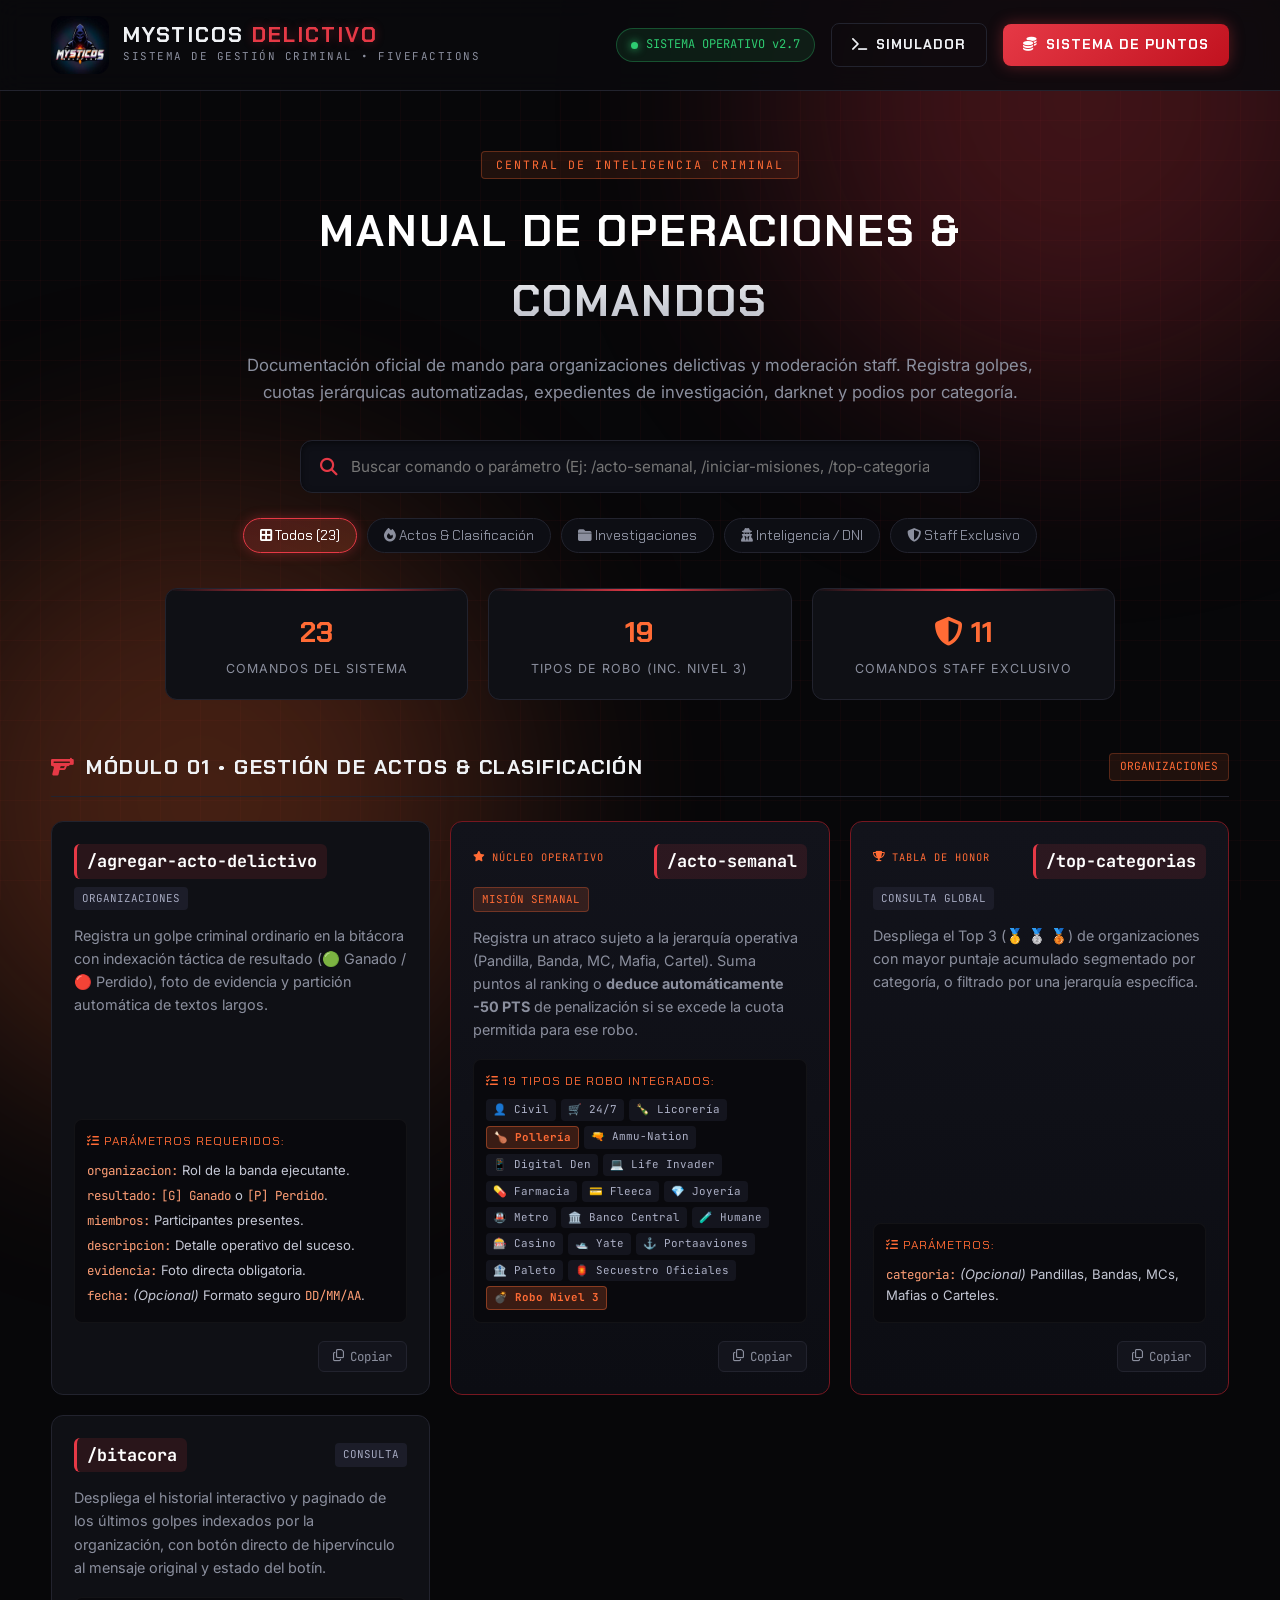
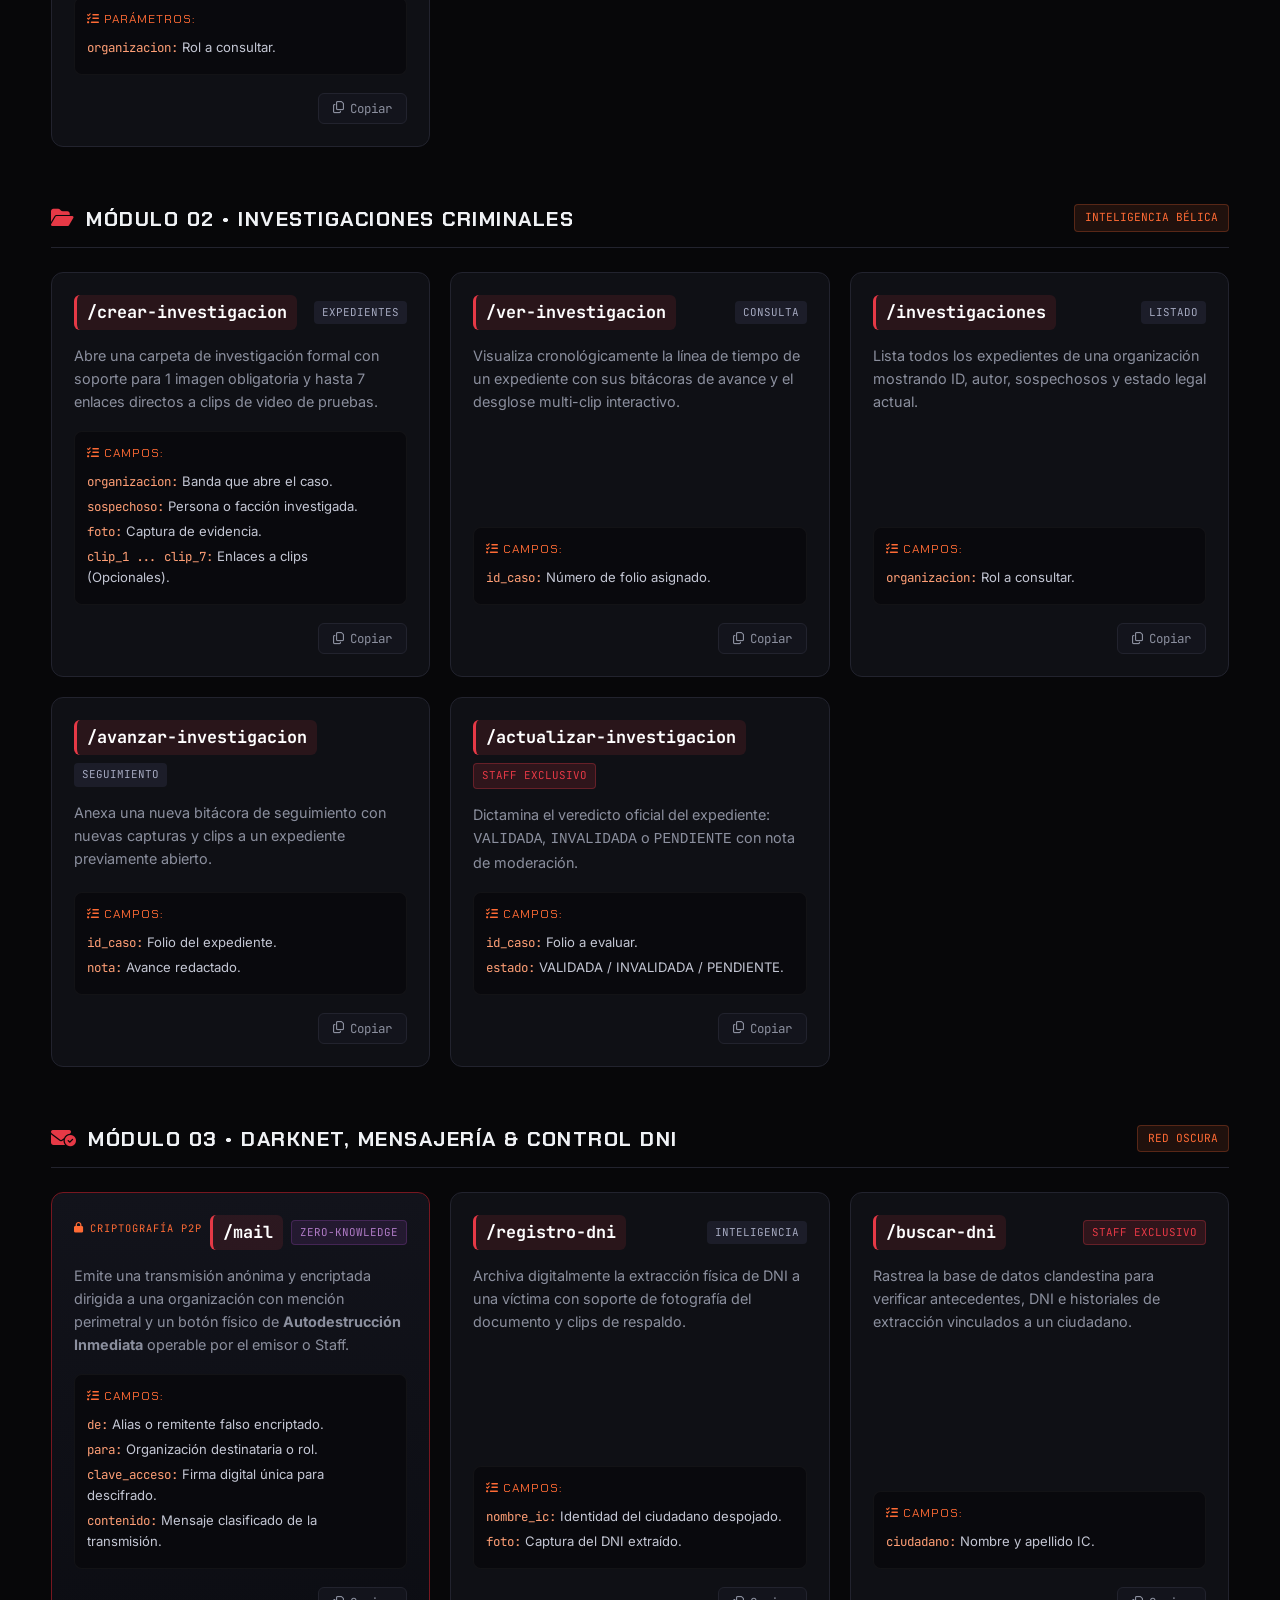
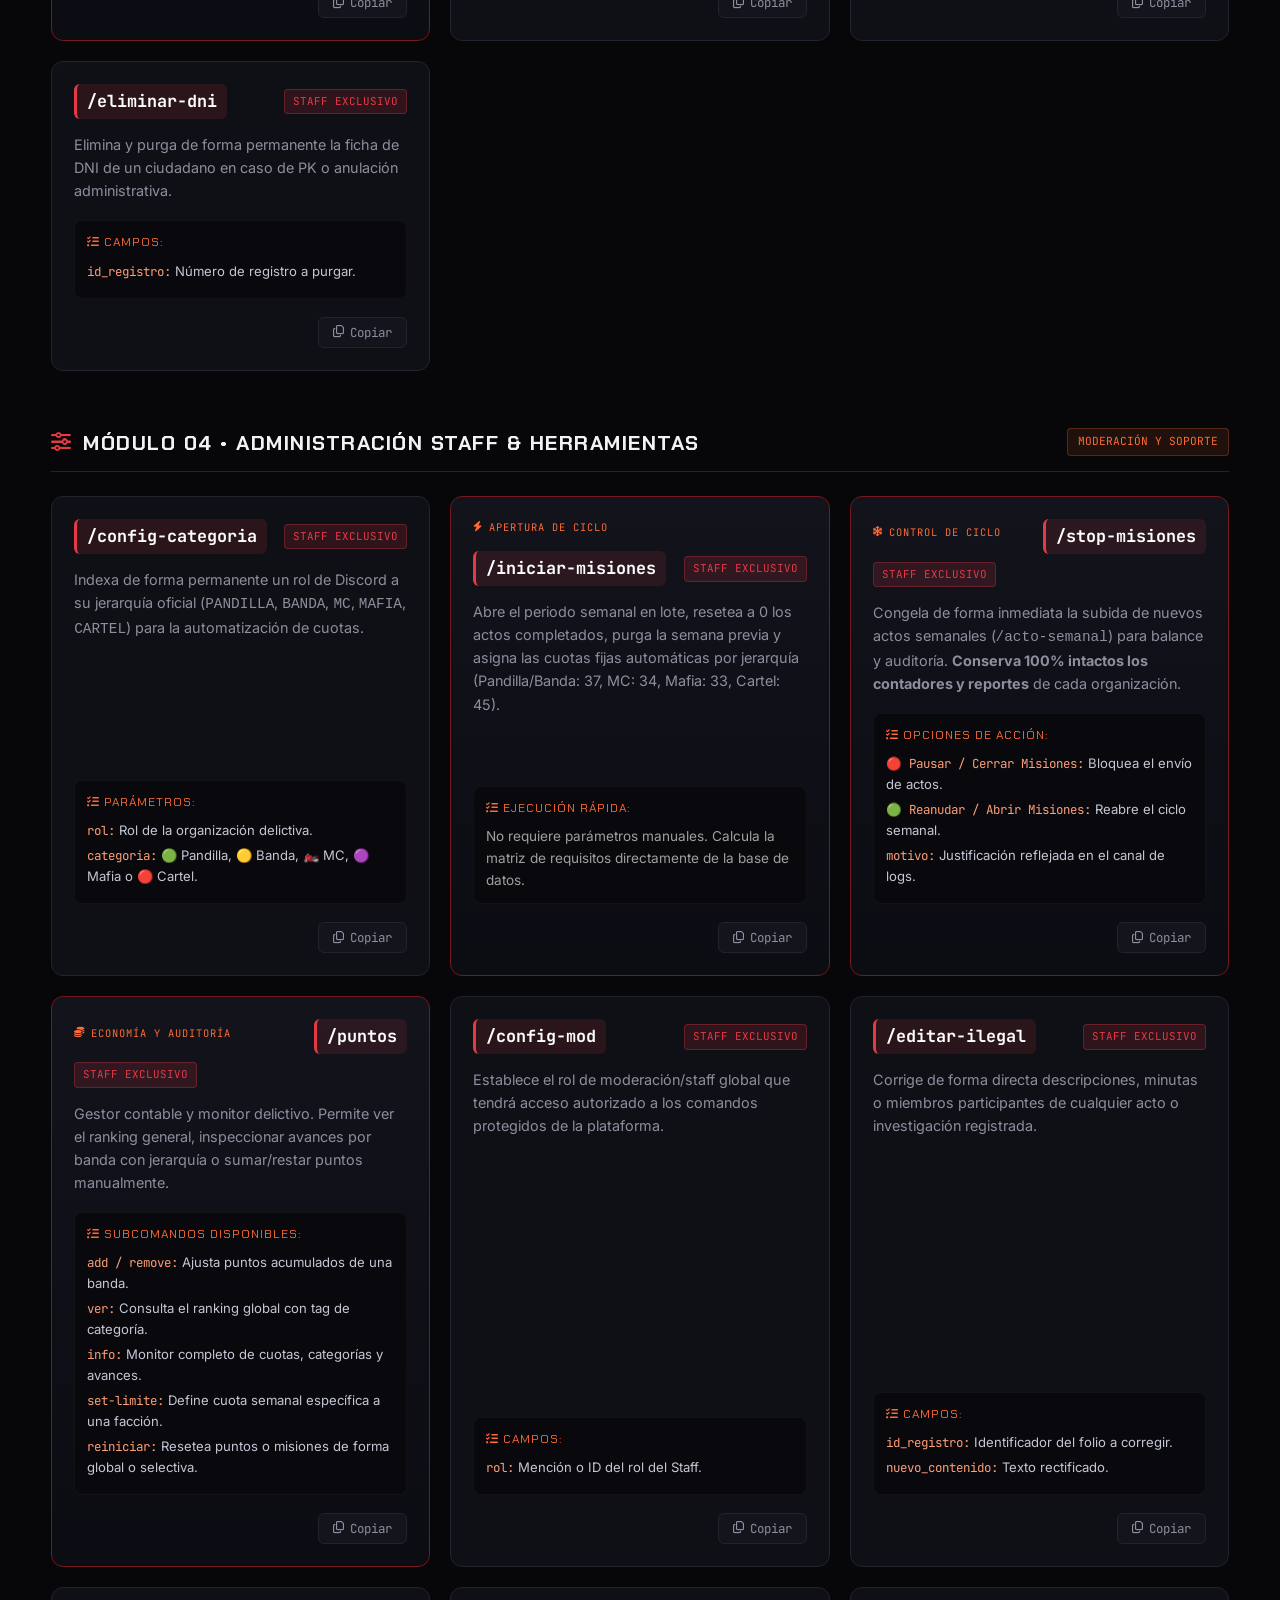
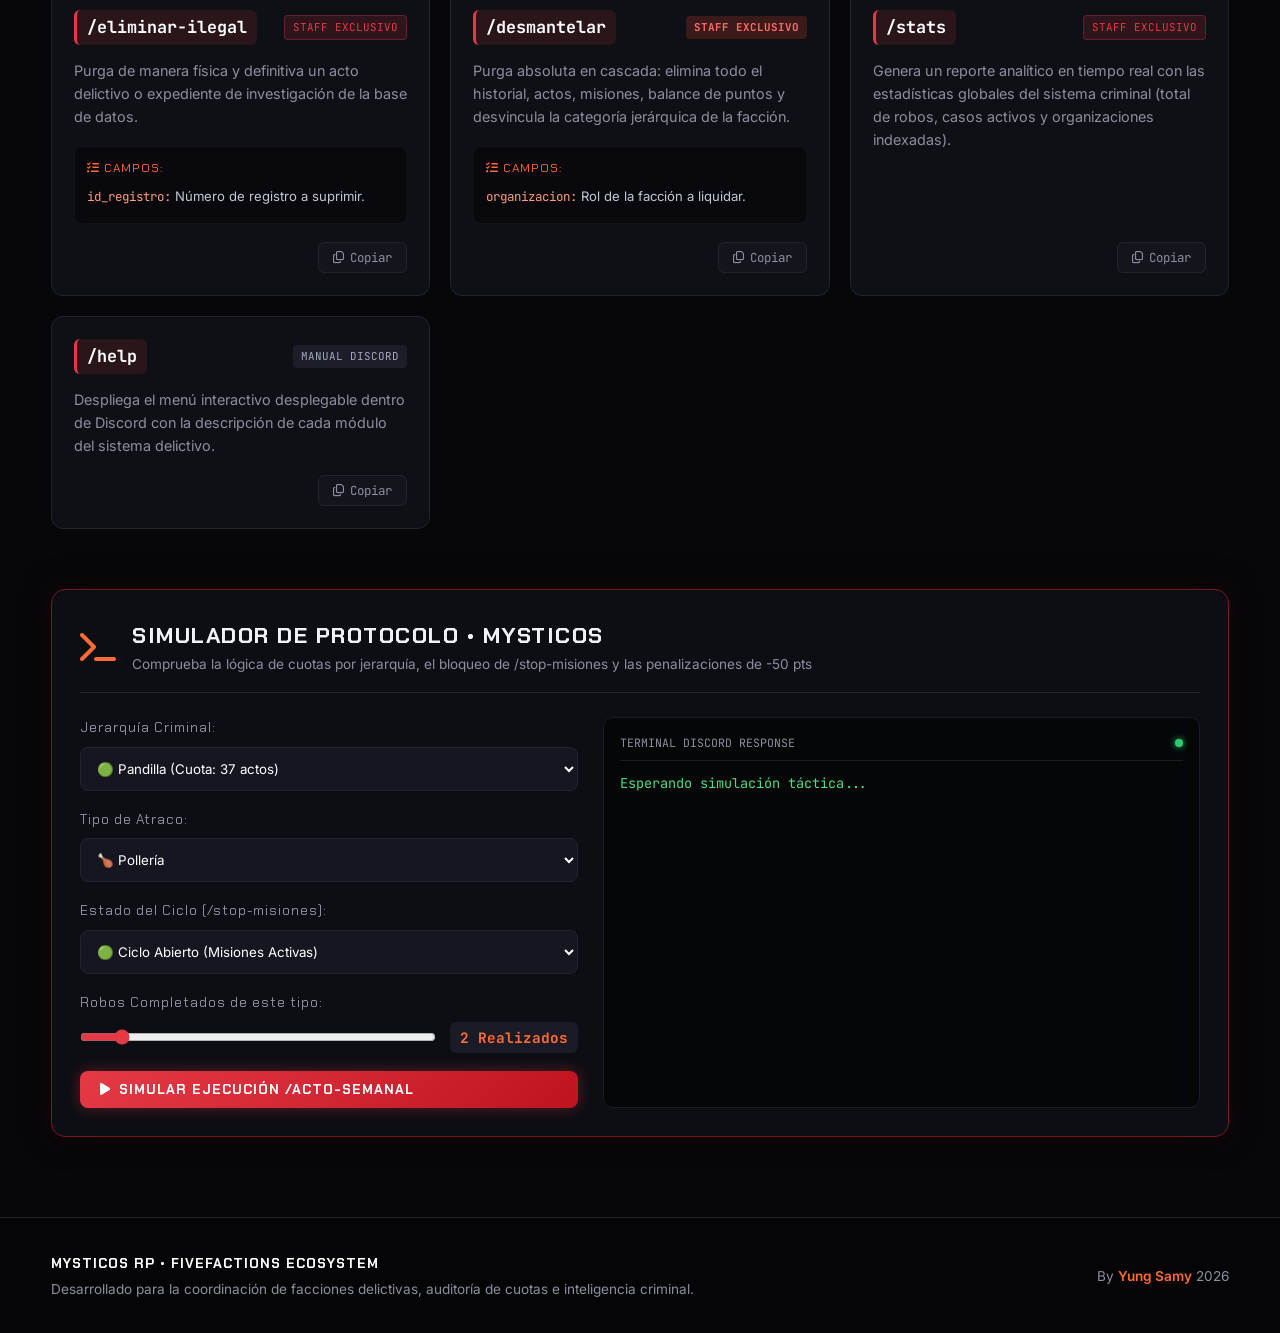
==== commit b1f10ddf: "upload 8" ====
--- a/index.html
+++ b/index.html
@@ -106,7 +106,7 @@
       </div>
     </div>
 
-    <!-- MODULE 1: ACTOS DELICTIVOS & CLASIFICACIÓN -->
+    <!-- ACTOS DELICTIVOS & CLASIFICACIÓN -->
     <section class="module-group" data-module="actos">
       <div class="module-header">
         <div class="module-title">
@@ -204,7 +204,7 @@
       </div>
     </section>
 
-    <!-- MODULE 2: INVESTIGACIONES -->
+    <!-- INVESTIGACIONES -->
     <section class="module-group" data-module="investigaciones">
       <div class="module-header">
         <div class="module-title">
@@ -314,7 +314,7 @@
       </div>
     </section>
 
-    <!-- MODULE 3: INTELIGENCIA & DARKNET -->
+    <!-- INTELIGENCIA & DARKNET -->
     <section class="module-group" data-module="inteligencia">
       <div class="module-header">
         <div class="module-title">
@@ -406,7 +406,7 @@
       </div>
     </section>
 
-    <!-- MODULE 4: ADMINISTRACIÓN STAFF & SISTEMA -->
+    <!-- ADMINISTRACIÓN STAFF & SISTEMA -->
     <section class="module-group" data-module="admin">
       <div class="module-header">
         <div class="module-title">
